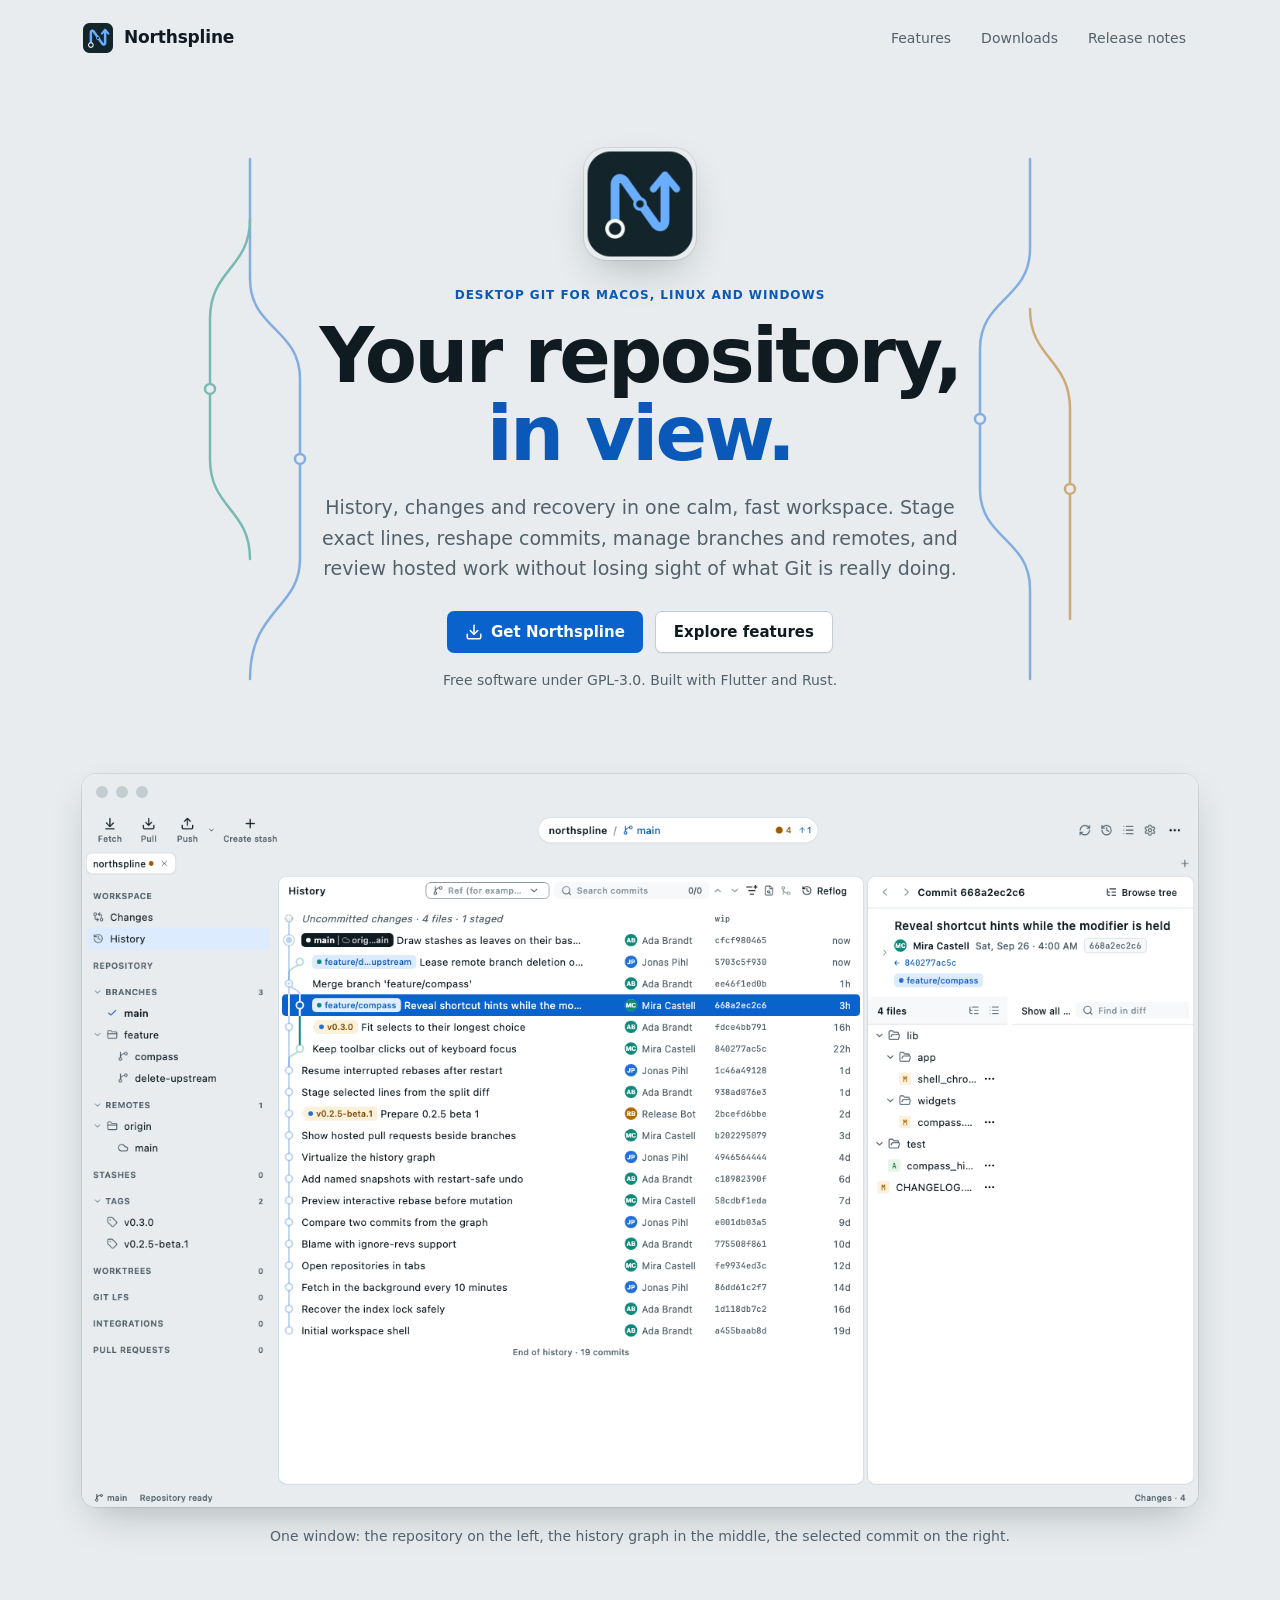
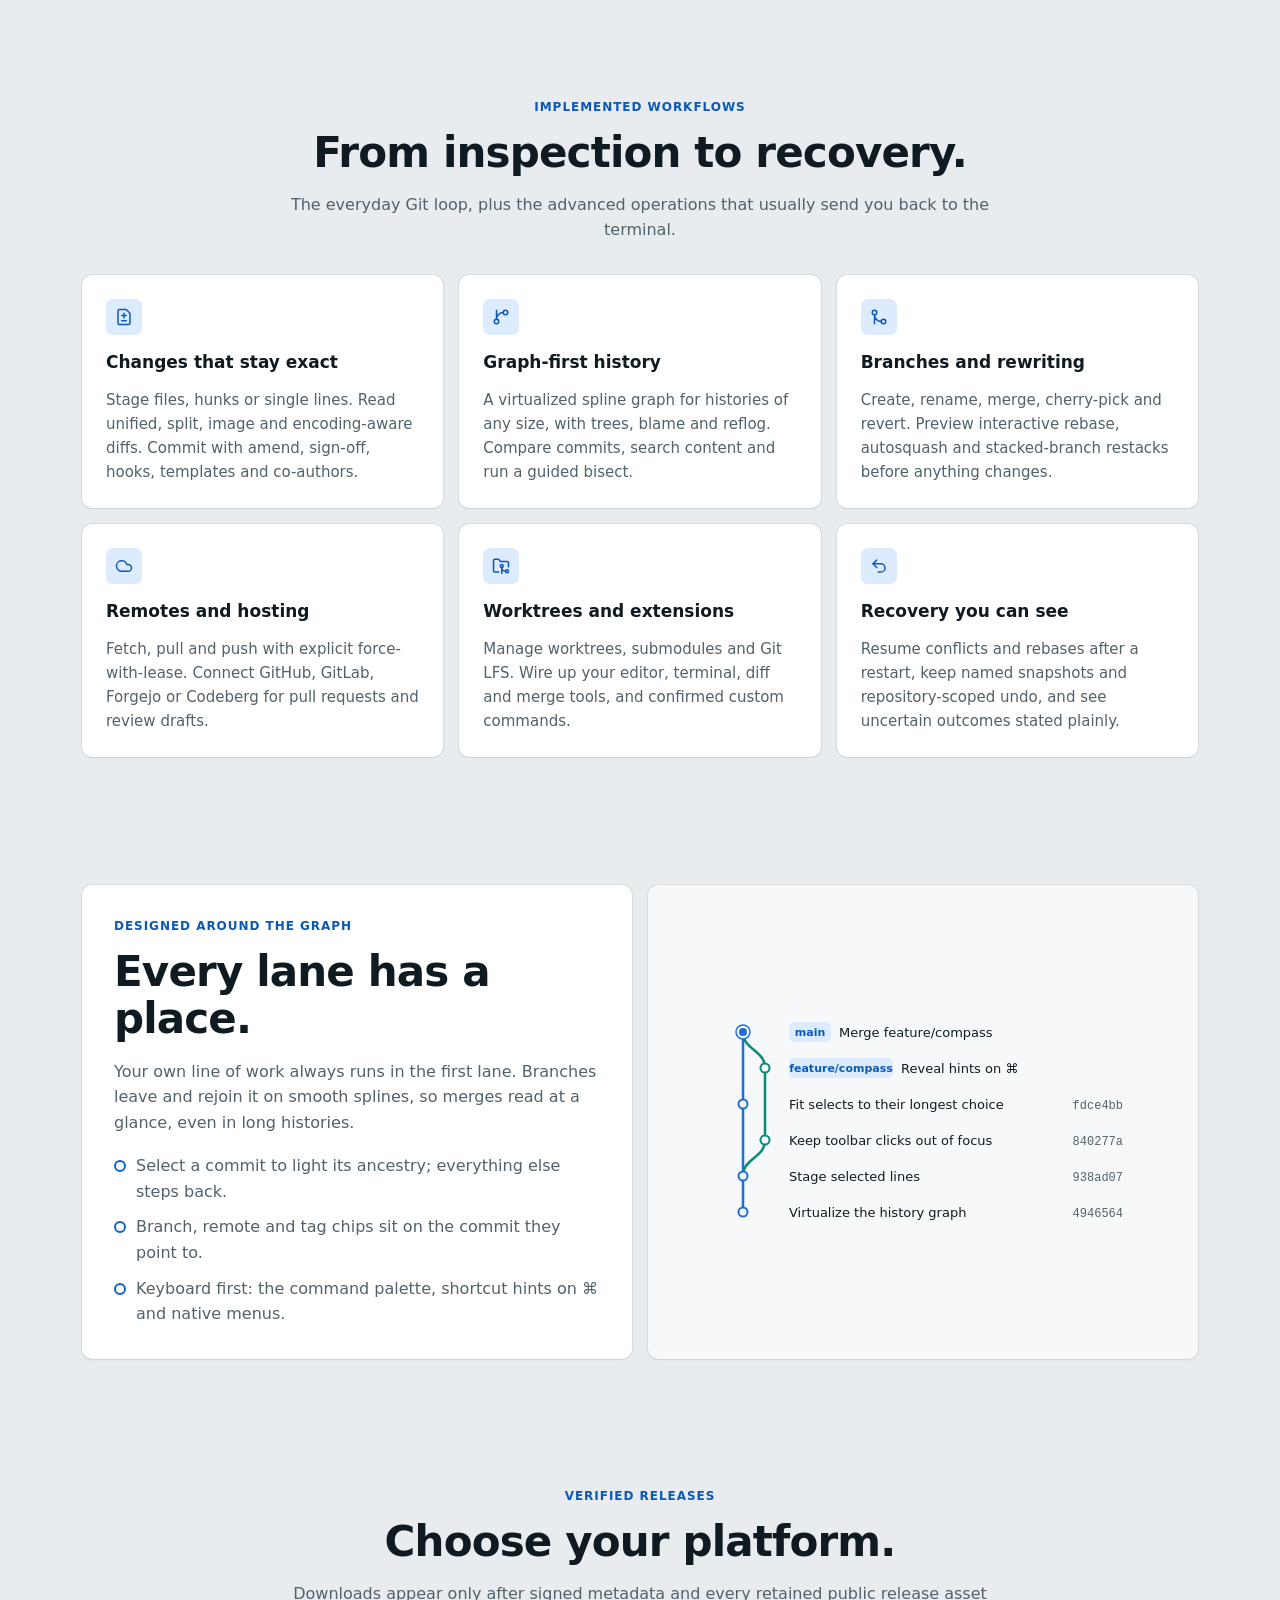
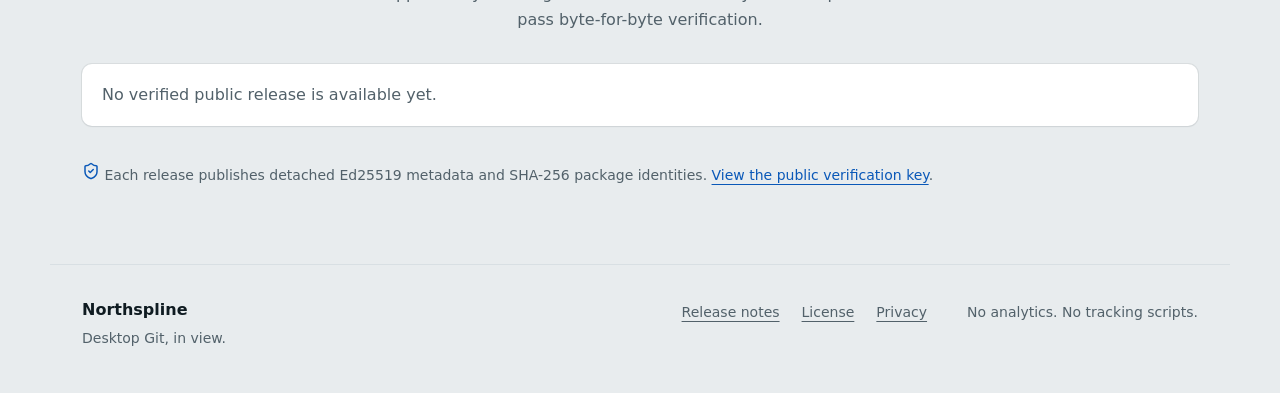
==== webfront/index.html @ b197490f "Sync website from Forgejo Mirrored from 2657f8e8e90832d0650944eec65418babd970d51." ====
<!doctype html>
<html lang="en">
<head>
  <meta charset="utf-8">
  <meta name="viewport" content="width=device-width, initial-scale=1">
  <meta name="description" content="Northspline is a graph-first desktop Git client for macOS, Linux and Windows, built with Flutter and Rust.">
  <meta name="theme-color" content="#E8ECEE" media="(prefers-color-scheme: light)">
  <meta name="theme-color" content="#0B151A" media="(prefers-color-scheme: dark)">
  <meta property="og:type" content="website">
  <meta property="og:title" content="Northspline · Your repository, in view">
  <meta property="og:description" content="A graph-first desktop Git client with precise staging, recovery and hosting workflows.">
  <meta property="og:image" content="assets/feature-graphic.png">
  <meta property="og:image:width" content="1024">
  <meta property="og:image:height" content="500">
  <meta name="twitter:card" content="summary_large_image">
  <meta name="twitter:image" content="assets/feature-graphic.png">
  <title>Northspline · Your repository, in view</title>
  <link rel="icon" href="assets/icon-32.png">
  <link rel="stylesheet" href="style.css">
  <script type="application/ld+json">{"@context":"https://schema.org","@type":"SoftwareApplication","name":"Northspline","applicationCategory":"DeveloperApplication","operatingSystem":"macOS, Linux, Windows","license":"https://www.gnu.org/licenses/gpl-3.0.html","description":"A graph-first desktop Git client built with Flutter and Rust."}</script>
  <script src="releases.js" defer></script>
</head>
<body>
  <a class="skip-link" href="#main">Skip to content</a>
  <header class="site-header">
    <a href="index.html" class="brand" aria-label="Northspline home"><img src="assets/icon-64.png" width="32" height="32" alt="">Northspline</a>
    <nav aria-label="Primary">
      <a href="#features">Features</a>
      <a href="#downloads">Downloads</a>
      <a href="releases.html">Release notes</a>
    </nav>
  </header>

  <main id="main">
    <section class="hero" aria-labelledby="hero-title">
      <svg class="hero-lanes" viewBox="0 0 900 520" aria-hidden="true" focusable="false">
        <path d="M60 0 V120 C60 170 110 170 110 220 V400 C110 450 60 450 60 520" style="stroke:var(--lane-1)"/>
        <path d="M60 60 C60 110 20 110 20 160 V300 C20 350 60 350 60 400" style="stroke:var(--lane-2)"/>
        <circle cx="110" cy="300" r="5" style="stroke:var(--lane-1)"/>
        <circle cx="20" cy="230" r="5" style="stroke:var(--lane-2)"/>
        <path d="M840 0 V90 C840 140 790 140 790 190 V330 C790 380 840 380 840 430 V520" style="stroke:var(--lane-1)"/>
        <path d="M840 150 C840 200 880 200 880 250 V460" style="stroke:var(--lane-3)"/>
        <circle cx="790" cy="260" r="5" style="stroke:var(--lane-1)"/>
        <circle cx="880" cy="330" r="5" style="stroke:var(--lane-3)"/>
      </svg>
      <img class="hero-mark" src="assets/icon-512.png" width="112" height="112" alt="">
      <p class="eyebrow">Desktop Git for macOS, Linux and Windows</p>
      <h1 id="hero-title">Your repository,<br><span>in view.</span></h1>
      <p class="intro">History, changes and recovery in one calm, fast workspace. Stage exact lines, reshape commits, manage branches and remotes, and review hosted work without losing sight of what Git is really doing.</p>
      <div class="actions">
        <a class="button primary" href="#downloads"><span class="icon" style="--icon:url(assets/icons/download.svg)"></span>Get Northspline</a>
        <a class="button secondary" href="#features">Explore features</a>
      </div>
      <p class="platforms">Free software under GPL-3.0. Built with Flutter and Rust.</p>
    </section>

    <section class="product-shot" aria-label="The Northspline workspace">
      <div class="window">
        <div class="window-bar" aria-hidden="true"><span></span><span></span><span></span></div>
        <picture>
          <source srcset="assets/workspace-dark.png" media="(prefers-color-scheme: dark)">
          <img src="assets/workspace-light.png" width="2880" height="1800" alt="The Northspline workspace: repository sidebar, a spline history graph with a merged feature branch, tags and branch chips, and the selected commit's details and changed files">
        </picture>
      </div>
      <p class="caption">One window: the repository on the left, the history graph in the middle, the selected commit on the right.</p>
    </section>

    <section id="features" aria-labelledby="features-title">
      <div class="section-heading center">
        <p class="eyebrow">Implemented workflows</p>
        <h2 id="features-title">From inspection to recovery.</h2>
        <p>The everyday Git loop, plus the advanced operations that usually send you back to the terminal.</p>
      </div>
      <div class="feature-grid">
        <article>
          <div class="feature-icon"><span class="icon" style="--icon:url(assets/icons/file-diff.svg)"></span></div>
          <h3>Changes that stay exact</h3>
          <p>Stage files, hunks or single lines. Read unified, split, image and encoding-aware diffs. Commit with amend, sign-off, hooks, templates and co-authors.</p>
        </article>
        <article>
          <div class="feature-icon"><span class="icon" style="--icon:url(assets/icons/git-branch.svg)"></span></div>
          <h3>Graph-first history</h3>
          <p>A virtualized spline graph for histories of any size, with trees, blame and reflog. Compare commits, search content and run a guided bisect.</p>
        </article>
        <article>
          <div class="feature-icon"><span class="icon" style="--icon:url(assets/icons/git-merge.svg)"></span></div>
          <h3>Branches and rewriting</h3>
          <p>Create, rename, merge, cherry-pick and revert. Preview interactive rebase, autosquash and stacked-branch restacks before anything changes.</p>
        </article>
        <article>
          <div class="feature-icon"><span class="icon" style="--icon:url(assets/icons/cloud.svg)"></span></div>
          <h3>Remotes and hosting</h3>
          <p>Fetch, pull and push with explicit force-with-lease. Connect GitHub, GitLab, Forgejo or Codeberg for pull requests and review drafts.</p>
        </article>
        <article>
          <div class="feature-icon"><span class="icon" style="--icon:url(assets/icons/folder-git-2.svg)"></span></div>
          <h3>Worktrees and extensions</h3>
          <p>Manage worktrees, submodules and Git LFS. Wire up your editor, terminal, diff and merge tools, and confirmed custom commands.</p>
        </article>
        <article>
          <div class="feature-icon"><span class="icon" style="--icon:url(assets/icons/undo-2.svg)"></span></div>
          <h3>Recovery you can see</h3>
          <p>Resume conflicts and rebases after a restart, keep named snapshots and repository-scoped undo, and see uncertain outcomes stated plainly.</p>
        </article>
      </div>
    </section>

    <section aria-labelledby="graph-title">
      <div class="graph-story">
        <div class="island">
          <p class="eyebrow">Designed around the graph</p>
          <h2 id="graph-title">Every lane has a place.</h2>
          <p>Your own line of work always runs in the first lane. Branches leave and rejoin it on smooth splines, so merges read at a glance, even in long histories.</p>
          <ul>
            <li>Select a commit to light its ancestry; everything else steps back.</li>
            <li>Branch, remote and tag chips sit on the commit they point to.</li>
            <li>Keyboard first: the command palette, shortcut hints on ⌘ and native menus.</li>
          </ul>
        </div>
        <div class="island graph-demo">
          <svg viewBox="0 0 420 232" role="img" aria-label="A history graph: a feature branch leaves the main lane and merges back">
            <path d="M30 26 V206" style="stroke:var(--lane-1)"/>
            <path d="M30 26 C30 44 52 44 52 62 V134 C52 152 30 152 30 170" style="stroke:var(--lane-2)"/>
            <circle cx="30" cy="26" r="7" style="stroke:var(--lane-1);stroke-width:1.5"/>
            <circle cx="30" cy="26" r="4" style="fill:var(--lane-1);stroke:none"/>
            <circle cx="52" cy="62" r="4.5" style="stroke:var(--lane-2)"/>
            <circle cx="30" cy="98" r="4.5" style="stroke:var(--lane-1)"/>
            <circle cx="52" cy="134" r="4.5" style="stroke:var(--lane-2)"/>
            <circle cx="30" cy="170" r="4.5" style="stroke:var(--lane-1)"/>
            <circle cx="30" cy="206" r="4.5" style="stroke:var(--lane-1)"/>
            <rect class="chip" x="76" y="16" width="42" height="20" rx="5"/>
            <text class="chip-text" x="97" y="30" text-anchor="middle">main</text>
            <text x="126" y="31">Merge feature/compass</text>
            <rect class="chip" x="76" y="52" width="104" height="20" rx="5"/>
            <text class="chip-text" x="128" y="66" text-anchor="middle">feature/compass</text>
            <text x="188" y="67">Reveal hints on ⌘</text>
            <text x="76" y="103">Fit selects to their longest choice</text>
            <text x="76" y="139">Keep toolbar clicks out of focus</text>
            <text x="76" y="175">Stage selected lines</text>
            <text x="76" y="211">Virtualize the history graph</text>
            <text class="hash" x="410" y="103" text-anchor="end">fdce4bb</text>
            <text class="hash" x="410" y="139" text-anchor="end">840277a</text>
            <text class="hash" x="410" y="175" text-anchor="end">938ad07</text>
            <text class="hash" x="410" y="211" text-anchor="end">4946564</text>
          </svg>
        </div>
      </div>
    </section>

    <section id="downloads" aria-labelledby="downloads-title">
      <div class="section-heading center">
        <p class="eyebrow">Verified releases</p>
        <h2 id="downloads-title">Choose your platform.</h2>
        <p>Downloads appear only after signed metadata and every retained public release asset pass byte-for-byte verification.</p>
      </div>
      <div id="release-status" class="release-status" role="status" aria-live="polite">No verified public release is available yet.</div>
      <div id="download-grid" class="download-grid" hidden></div>
      <p class="trust-note"><span class="icon" style="--icon:url(assets/icons/shield-check.svg)"></span> Each release publishes detached Ed25519 metadata and SHA-256 package identities. <a href="northspline-release-ed25519.pub">View the public verification key</a>.</p>
      <noscript><p class="release-status">JavaScript is required to render verified platform links.</p></noscript>
    </section>
  </main>

  <footer>
    <div><strong>Northspline</strong><p>Desktop Git, in view.</p></div>
    <nav aria-label="Legal"><a href="releases.html">Release notes</a><a href="license.html">License</a><a href="privacy.html">Privacy</a></nav>
    <p>No analytics. No tracking scripts.</p>
  </footer>
</body>
</html>
---- webfront/style.css ----
/* Northspline website on Meridian: islands on a tinted ground, one polar
   accent spent on intent, the spline graph as the signature. Colours are the
   Northspline brand of meridian_ui (light and dark). */

:root {
  color-scheme: light dark;
  --ground: #E8ECEE;
  --ground-hover: #DCE2E5;
  --pane: #FFFFFF;
  --pane-alt: #F6F8F9;
  --raised: #FFFFFF;
  --ink: #0F1B21;
  --ink-muted: #52616A;
  --line: #D8DFE3;
  --line-strong: #C3CCD1;
  --accent: #0A62CC;
  --accent-hover: #0853AD;
  --on-accent: #FFFFFF;
  --accent-soft: #DCEBFD;
  --accent-ink: #0A58B8;
  --focus: #0A62CC;
  --brand: #14242B;
  --danger: #B42318;
  --lane-1: #1F6FD6;
  --lane-2: #0B8A7A;
  --lane-3: #B26A00;
  --lane-4: #D4521E;
  --lane-5: #C7306B;
  --shadow-pane: 0 0 0 1px rgba(15, 27, 33, 0.07), 0 1px 2px rgba(15, 27, 33, 0.05);
  --shadow-float: 0 0 0 1px rgba(15, 27, 33, 0.09), 0 16px 40px -12px rgba(15, 27, 33, 0.28);
  --shadow-control: 0 1px 0 rgba(15, 27, 33, 0.06);
  --radius-sm: 5px;
  --radius-md: 7px;
  --radius-lg: 10px;
  --radius-xl: 14px;
  --font-sans: -apple-system, BlinkMacSystemFont, "SF Pro Text", "Segoe UI Variable", "Segoe UI", Cantarell, "Noto Sans", system-ui, sans-serif;
  --font-mono: ui-monospace, "JetBrains Mono", "SF Mono", Menlo, Consolas, monospace;
  --max: 1180px;
}

@media (prefers-color-scheme: dark) {
  :root {
    --ground: #0B151A;
    --ground-hover: #13222A;
    --pane: #122027;
    --pane-alt: #0F1B21;
    --raised: #1A2A32;
    --ink: #E4ECEF;
    --ink-muted: #93A5AE;
    --line: #21323B;
    --line-strong: #2C414B;
    --accent: #6AAEFF;
    --accent-hover: #8CC2FF;
    --on-accent: #04121C;
    --accent-soft: #16334D;
    --accent-ink: #8CC2FF;
    --focus: #8CC2FF;
    --brand: #1F3A48;
    --danger: #FF9C8F;
    --lane-1: #6AAEFF;
    --lane-2: #3DD6C0;
    --lane-3: #F2C14E;
    --lane-4: #FF8A5B;
    --lane-5: #FF6B9A;
    --shadow-pane: 0 0 0 1px rgba(255, 255, 255, 0.05), 0 1px 2px rgba(0, 0, 0, 0.35);
    --shadow-float: 0 0 0 1px rgba(255, 255, 255, 0.08), 0 16px 40px -12px rgba(0, 0, 0, 0.7);
    --shadow-control: 0 1px 0 rgba(0, 0, 0, 0.3);
  }
}

* { box-sizing: border-box; }
html { scroll-behavior: smooth; }
body {
  margin: 0;
  background: var(--ground);
  color: var(--ink);
  font: 16px/1.6 var(--font-sans);
  -webkit-font-smoothing: antialiased;
}
img { max-width: 100%; }
p { color: var(--ink-muted); }
a { color: var(--accent-ink); text-underline-offset: 4px; }
a:hover { text-decoration-thickness: 2px; }
a:focus-visible, .button:focus-visible {
  outline: 2px solid var(--focus);
  outline-offset: 3px;
  border-radius: var(--radius-sm);
}
code, .mono { font-family: var(--font-mono); font-size: 0.92em; }

.skip-link {
  position: absolute; left: 16px; top: -80px; z-index: 20;
  background: var(--accent); color: var(--on-accent);
  padding: 10px 16px; border-radius: var(--radius-md);
}
.skip-link:focus { top: 12px; }

.site-header, main, footer {
  max-width: var(--max); margin: auto; padding-left: 32px; padding-right: 32px;
}

/* Header: chrome sits straight on the ground. */
.site-header {
  min-height: 76px; display: flex; justify-content: space-between;
  align-items: center; gap: 24px;
}
.brand {
  display: flex; align-items: center; gap: 10px;
  color: var(--ink); font-size: 17px; font-weight: 650;
  letter-spacing: -0.01em; text-decoration: none;
}
.brand img { border-radius: 8px; }
.site-header nav, footer nav { display: flex; gap: 6px; align-items: center; }
.site-header nav a {
  color: var(--ink-muted); text-decoration: none; font-size: 14px; font-weight: 500;
  padding: 6px 12px; border-radius: var(--radius-md);
}
.site-header nav a:hover { background: var(--ground-hover); color: var(--ink); }

/* Buttons follow Meridian's primary and secondary ranks. */
.button {
  display: inline-flex; min-height: 40px; align-items: center; justify-content: center; gap: 8px;
  padding: 8px 18px; border-radius: var(--radius-md);
  font-size: 15px; font-weight: 600; text-decoration: none;
  transition: background-color 120ms ease-out;
}
.button.primary { background: var(--accent); color: var(--on-accent); }
.button.primary:hover { background: var(--accent-hover); }
.button.secondary {
  background: var(--pane); color: var(--ink);
  border: 1px solid var(--line-strong); box-shadow: var(--shadow-control);
}
.button.secondary:hover { background: var(--ground-hover); }
.button .icon { background: currentColor; }

.eyebrow {
  margin: 0 0 12px; color: var(--accent-ink);
  font-size: 12px; font-weight: 650; letter-spacing: 0.08em; text-transform: uppercase;
}
h1, h2, h3 { color: var(--ink); }
h2 {
  font-size: clamp(30px, 3.6vw, 42px); line-height: 1.12;
  letter-spacing: -0.02em; margin: 0 0 14px; font-weight: 700;
}
h3 { font-size: 17px; line-height: 1.3; margin: 0 0 8px; font-weight: 650; }

/* Hero */
.hero { padding: 72px 0 56px; text-align: center; position: relative; }
.hero-lanes {
  position: absolute; inset: 0 0 auto 0; margin: auto; width: 100%; max-width: 900px;
  height: 100%; pointer-events: none; opacity: 0.5;
}
.hero-lanes path { fill: none; stroke-width: 2.5; stroke-linecap: round; }
.hero-lanes circle { stroke-width: 2.5; fill: var(--ground); }
.hero > :not(.hero-lanes) { position: relative; }
.hero-mark { display: block; margin: 0 auto 26px; border-radius: 22px; box-shadow: var(--shadow-float); }
.hero h1 {
  font-size: clamp(44px, 6.4vw, 76px); line-height: 1.02;
  letter-spacing: -0.035em; margin: 0 0 20px; font-weight: 750;
}
.hero h1 span { color: var(--accent-ink); }
.intro { font-size: 19px; max-width: 640px; margin: 0 auto; }
.actions { display: flex; flex-wrap: wrap; justify-content: center; gap: 12px; margin-top: 28px; }
.platforms { margin-top: 16px; font-size: 14px; }

/* The product shot is an island that floats above the ground. */
.product-shot { padding: 12px 0 72px; }
.window {
  background: var(--pane); border-radius: var(--radius-xl);
  box-shadow: var(--shadow-float); overflow: hidden;
}
.window-bar { display: flex; gap: 8px; padding: 12px 14px; background: var(--ground); }
.window-bar span { width: 12px; height: 12px; border-radius: 50%; background: var(--line-strong); }
.window img { display: block; width: 100%; height: auto; }
.caption { text-align: center; font-size: 14px; margin-top: 18px; }

section:not(.hero):not(.product-shot) { padding: 64px 0; }
.section-heading { max-width: 700px; margin-bottom: 32px; }
.section-heading.center { margin-left: auto; margin-right: auto; text-align: center; }

/* Islands */
.island, .feature-grid article, .download-card, .release-status, .release-record {
  background: var(--pane); border-radius: var(--radius-lg); box-shadow: var(--shadow-pane);
}
.feature-grid, .download-grid { display: grid; grid-template-columns: repeat(3, minmax(0, 1fr)); gap: 16px; }
.feature-grid article { padding: 24px; }
.feature-grid p, .download-card p { margin-bottom: 0; font-size: 15px; }
.feature-icon {
  width: 36px; height: 36px; border-radius: var(--radius-md);
  display: grid; place-items: center; background: var(--accent-soft); margin-bottom: 16px;
}
.icon {
  display: inline-block; width: 18px; height: 18px; background: var(--accent-ink);
  -webkit-mask: var(--icon) center / contain no-repeat; mask: var(--icon) center / contain no-repeat;
}

/* Graph story: a split island with the spline lanes. */
.graph-story { display: grid; grid-template-columns: minmax(0, 1fr) minmax(0, 1fr); gap: 16px; align-items: stretch; }
.graph-story .island { padding: 32px; }
.graph-story ul { margin: 18px 0 0; padding: 0; list-style: none; }
.graph-story li { display: flex; gap: 10px; align-items: baseline; color: var(--ink-muted); }
.graph-story li + li { margin-top: 10px; }
.graph-story li::before {
  content: ""; flex: none; width: 8px; height: 8px; border-radius: 50%;
  border: 2px solid var(--accent); transform: translateY(1px);
}
.graph-demo { background: var(--pane-alt); display: flex; align-items: center; justify-content: center; }
.graph-demo svg { width: 100%; max-width: 420px; height: auto; }
.graph-demo path { fill: none; stroke-width: 2.5; stroke-linecap: round; }
.graph-demo circle { stroke-width: 2; fill: var(--pane-alt); }
.graph-demo text { font: 500 13px var(--font-sans); fill: var(--ink); }
.graph-demo .hash { font: 12px var(--font-mono); fill: var(--ink-muted); }
.graph-demo .chip { fill: var(--accent-soft); }
.graph-demo .chip-text { font: 600 11px var(--font-sans); fill: var(--accent-ink); }

/* Downloads */
.release-status { color: var(--ink-muted); padding: 18px 20px; }
.release-status.error { color: var(--danger); }
.download-grid { margin-top: 16px; }
.download-card { padding: 24px; }
.download-card .meta { font-size: 14px; }
.download-card ul { padding-left: 20px; }
.download-card li + li { margin-top: 8px; }
.trust-note { font-size: 14px; margin-top: 20px; }

/* Footer */
footer {
  padding-top: 32px; padding-bottom: 44px; border-top: 1px solid var(--line);
  display: grid; grid-template-columns: 1fr auto auto; align-items: start; gap: 32px;
}
footer strong { color: var(--ink); }
footer p { margin: 4px 0 0; font-size: 14px; }
footer nav a { color: var(--ink-muted); font-size: 14px; padding: 4px 8px; border-radius: var(--radius-sm); }
footer nav a:hover { color: var(--ink); background: var(--ground-hover); }

/* Legal and release pages: one reading island. */
.legal { max-width: 820px; padding-top: 40px; padding-bottom: 80px; }
.legal > .island { padding: 40px 44px; }
.legal h1 { font-size: clamp(34px, 4.4vw, 46px); line-height: 1.1; letter-spacing: -0.025em; margin: 0 0 18px; }
.legal h2 { font-size: 24px; margin-top: 36px; }
.release-list { display: grid; gap: 16px; }
.release-record { padding: 22px 24px; }
.release-record h2 { font-size: 22px; margin: 0 0 4px; }
.release-record ul { color: var(--ink-muted); }

@media (max-width: 880px) {
  .feature-grid, .download-grid { grid-template-columns: 1fr 1fr; }
  .graph-story { grid-template-columns: 1fr; }
  footer { grid-template-columns: 1fr 1fr; }
  footer > p { grid-column: 1 / -1; }
}
@media(max-width:620px) {
  .site-header, main, footer { padding-left: 16px; padding-right: 16px; }
  .site-header { align-items: flex-start; padding-top: 14px; padding-bottom: 14px; }
  .site-header nav { justify-content: flex-end; flex-wrap: wrap; gap: 2px; }
  .hero { padding-top: 40px; }
  .hero-mark { width: 88px; height: 88px; }
  .intro { font-size: 17px; }
  .feature-grid, .download-grid, footer { grid-template-columns: 1fr; }
  section:not(.hero):not(.product-shot) { padding: 48px 0; }
  .window { border-radius: var(--radius-lg); }
  .window-bar { padding: 8px 10px; }
  .window-bar span { width: 9px; height: 9px; }
  .legal > .island { padding: 28px 22px; }
}
@media (prefers-reduced-motion: reduce) {
  html { scroll-behavior: auto; }
  .button { transition: none; }
}
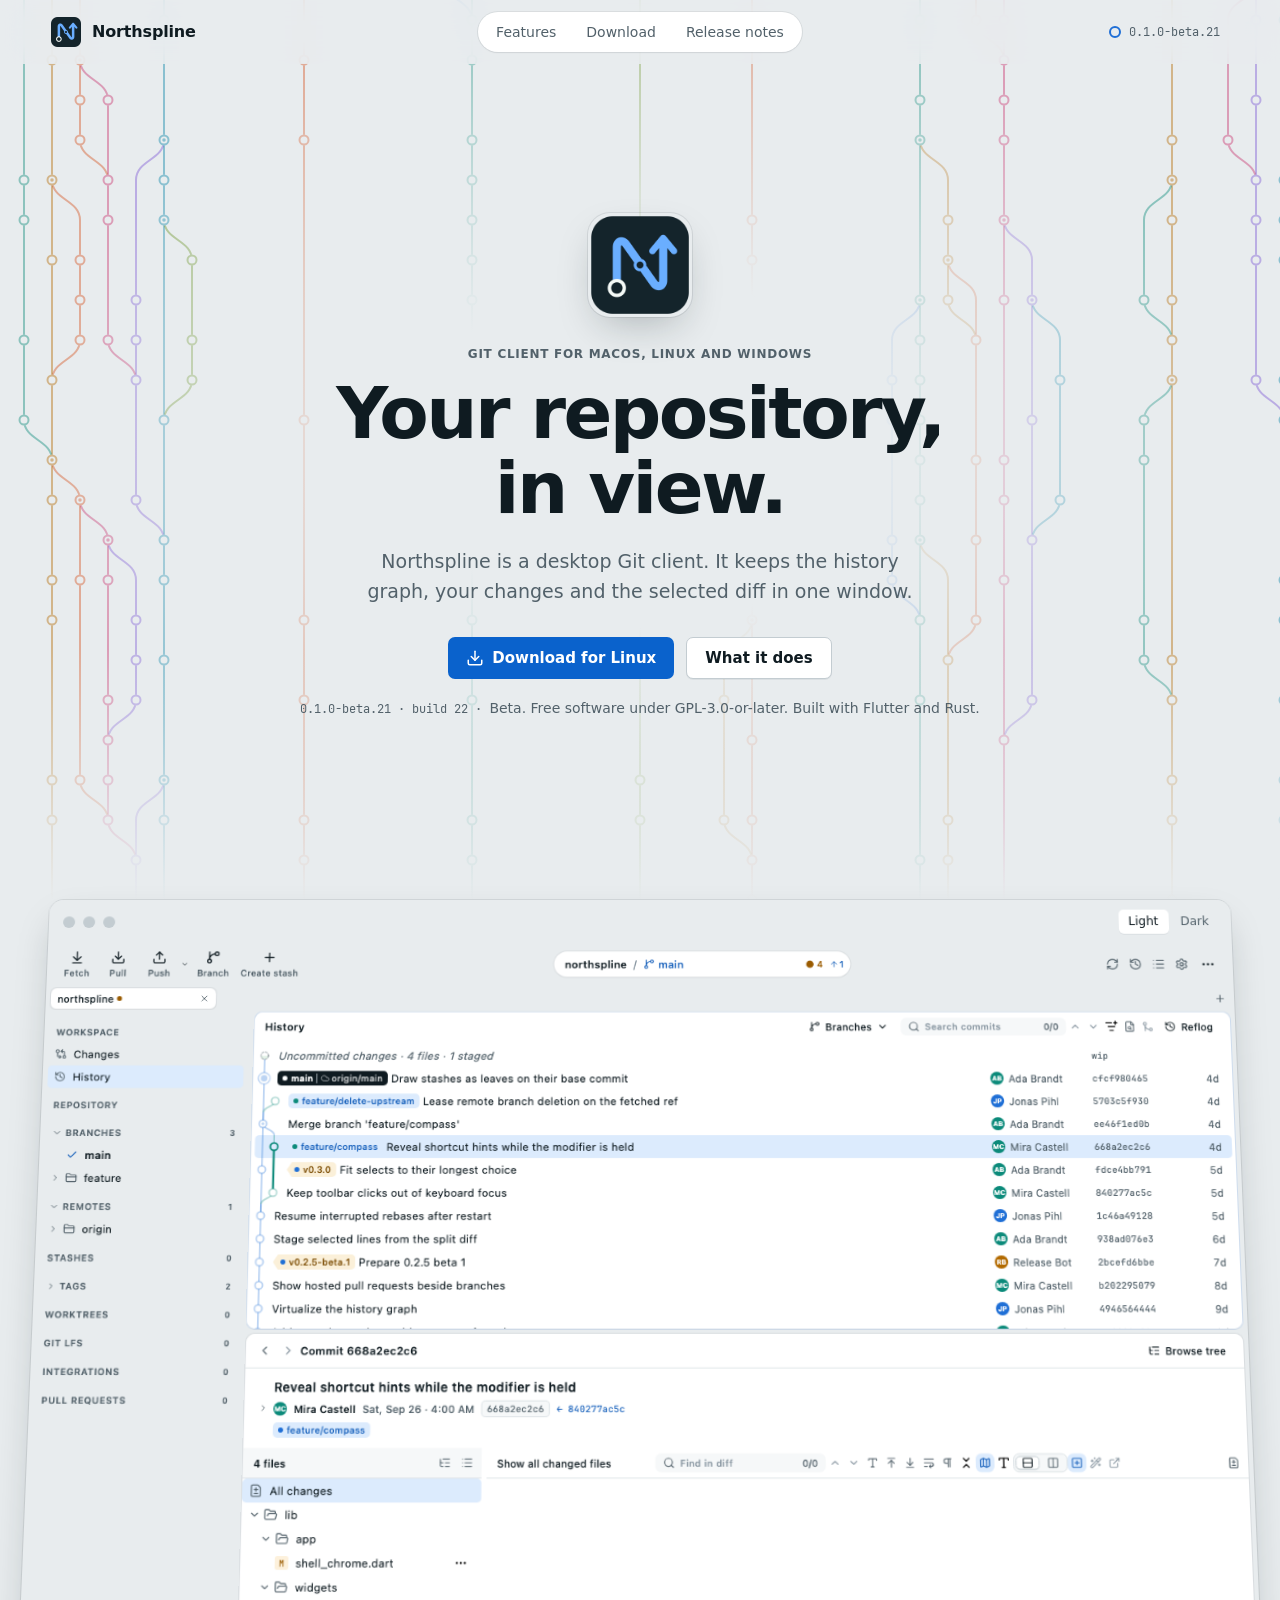
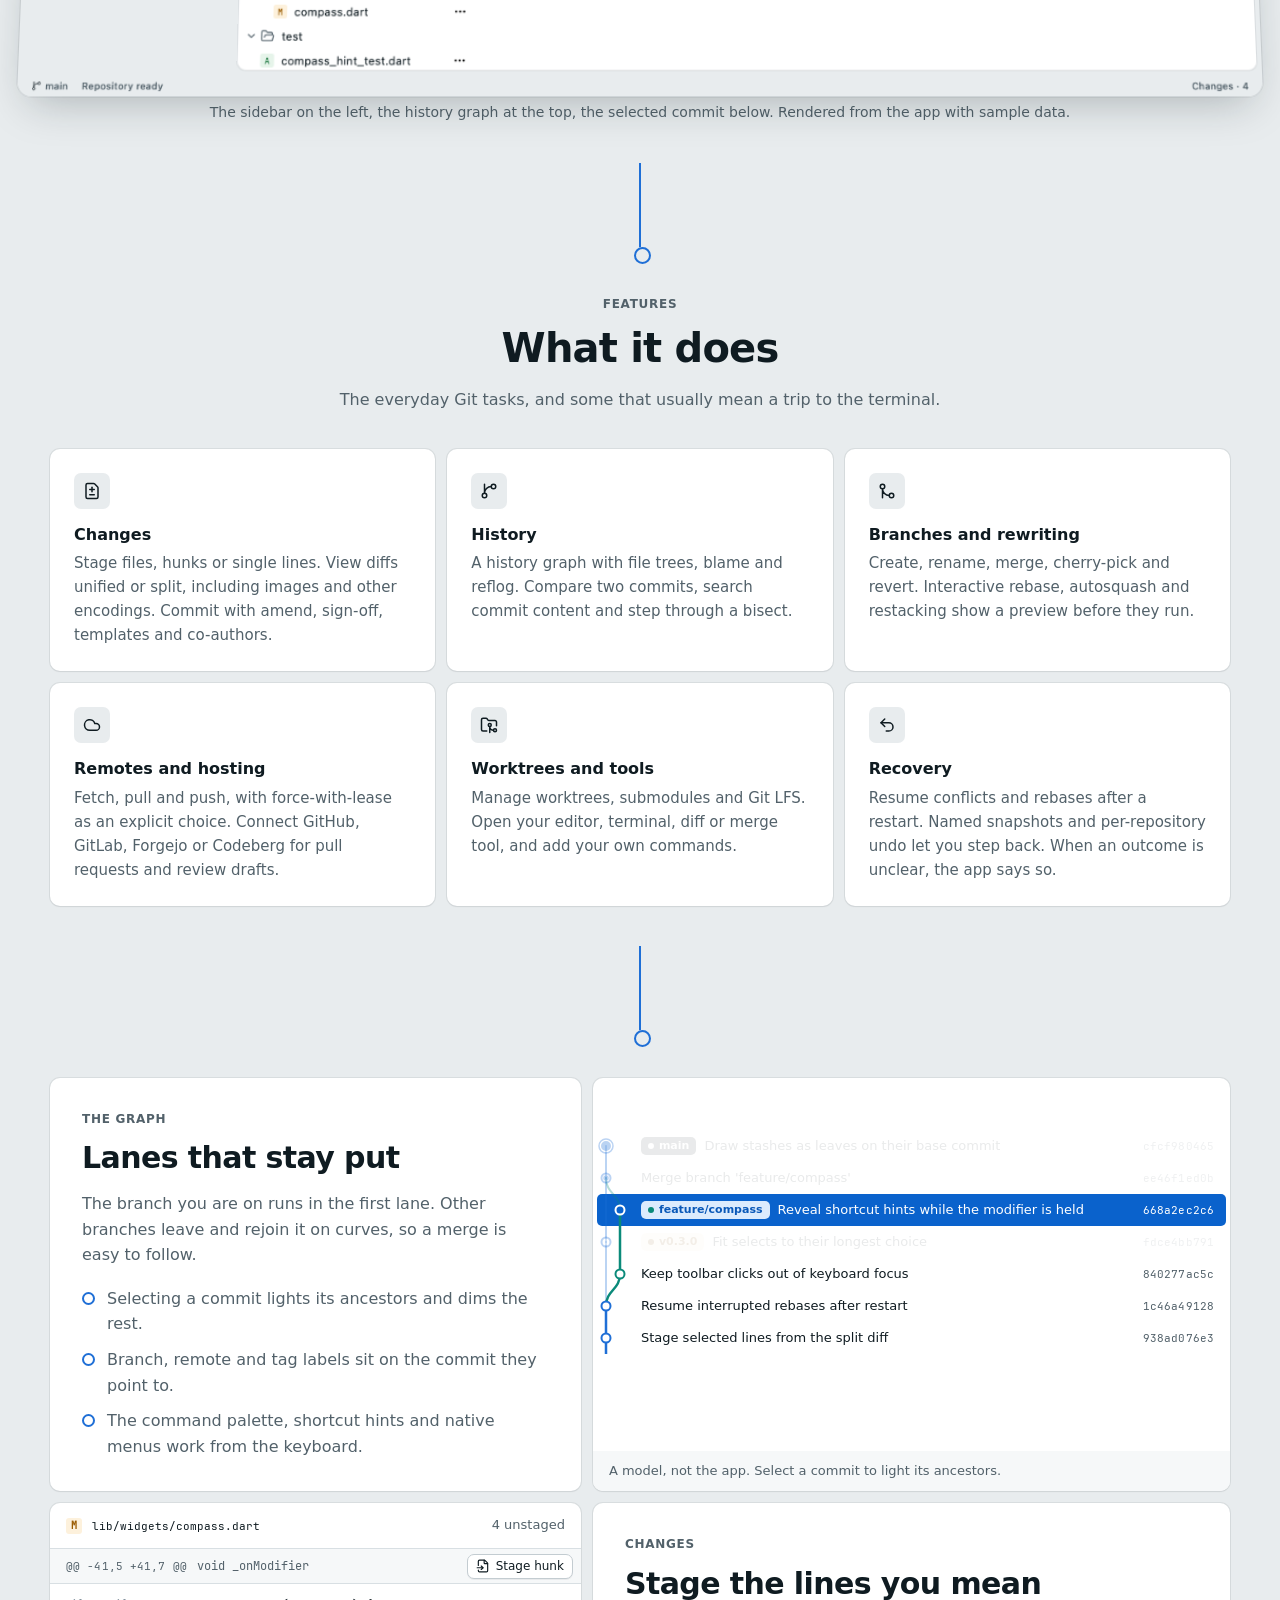
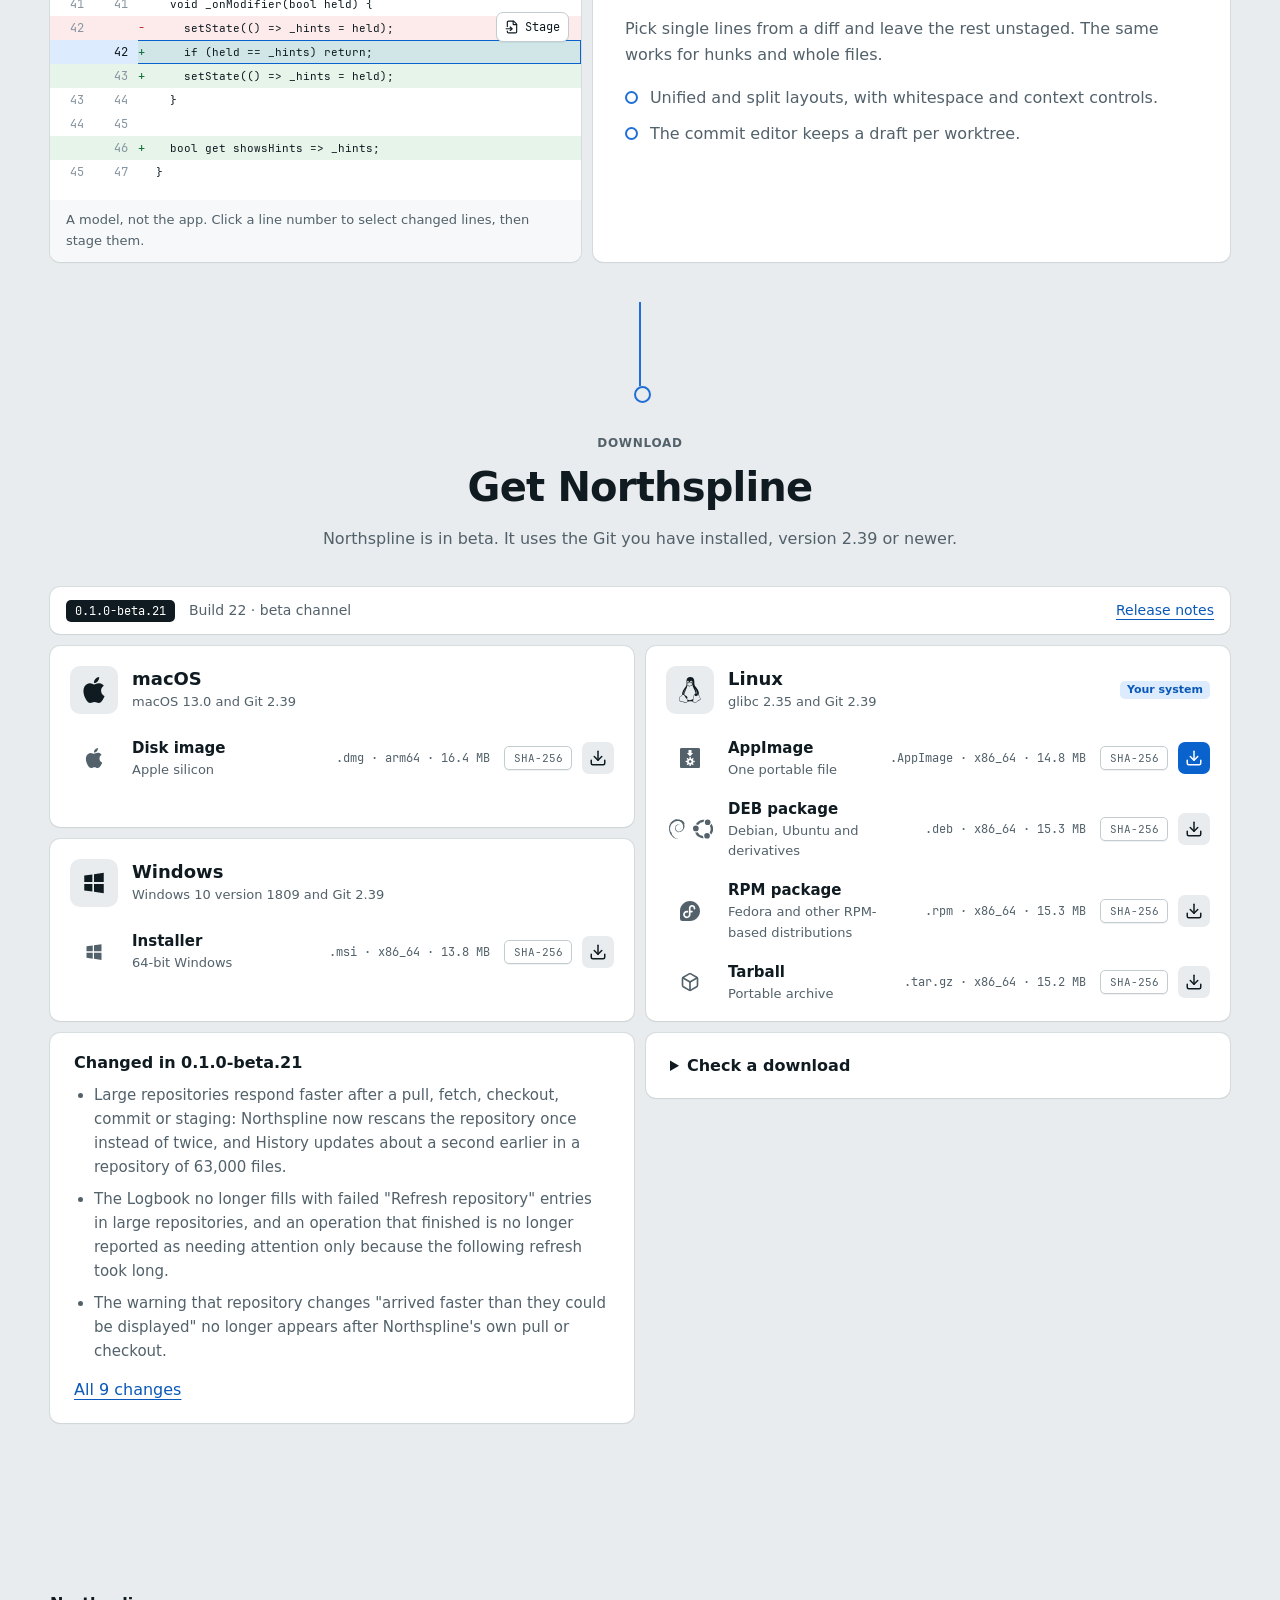
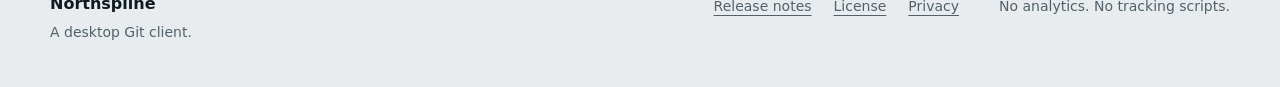
==== commit b0afa00c: "Sync website from Forgejo Mirrored from 440652daa4e3816e2e275bce424d86c8c673389f." ====
--- a/webfront/index.html
+++ b/webfront/index.html
@@ -3,12 +3,12 @@
 <head>
   <meta charset="utf-8">
   <meta name="viewport" content="width=device-width, initial-scale=1">
-  <meta name="description" content="Northspline is a graph-first desktop Git client for macOS, Linux and Windows, built with Flutter and Rust.">
+  <meta name="description" content="Northspline is a desktop Git client for macOS, Linux and Windows, built with Flutter and Rust.">
   <meta name="theme-color" content="#E8ECEE" media="(prefers-color-scheme: light)">
   <meta name="theme-color" content="#0B151A" media="(prefers-color-scheme: dark)">
   <meta property="og:type" content="website">
   <meta property="og:title" content="Northspline · Your repository, in view">
-  <meta property="og:description" content="A graph-first desktop Git client with precise staging, recovery and hosting workflows.">
+  <meta property="og:description" content="A desktop Git client that keeps the history graph, your changes and the selected diff in one window.">
   <meta property="og:image" content="assets/feature-graphic.png">
   <meta property="og:image:width" content="1024">
   <meta property="og:image:height" content="500">
@@ -17,151 +17,201 @@
   <title>Northspline · Your repository, in view</title>
   <link rel="icon" href="assets/icon-32.png">
   <link rel="stylesheet" href="style.css">
-  <script type="application/ld+json">{"@context":"https://schema.org","@type":"SoftwareApplication","name":"Northspline","applicationCategory":"DeveloperApplication","operatingSystem":"macOS, Linux, Windows","license":"https://www.gnu.org/licenses/gpl-3.0.html","description":"A graph-first desktop Git client built with Flutter and Rust."}</script>
+  <script type="application/ld+json">{"@context":"https://schema.org","@type":"SoftwareApplication","name":"Northspline","applicationCategory":"DeveloperApplication","operatingSystem":"macOS, Linux, Windows","license":"https://www.gnu.org/licenses/gpl-3.0.html","description":"A desktop Git client built with Flutter and Rust."}</script>
+  <script>document.documentElement.classList.add("js")</script>
   <script src="releases.js" defer></script>
+  <script src="site.js" defer></script>
 </head>
 <body>
   <a class="skip-link" href="#main">Skip to content</a>
   <header class="site-header">
     <a href="index.html" class="brand" aria-label="Northspline home"><img src="assets/icon-64.png" width="32" height="32" alt="">Northspline</a>
-    <nav aria-label="Primary">
+    <nav class="compass" aria-label="Primary">
       <a href="#features">Features</a>
-      <a href="#downloads">Downloads</a>
+      <a href="#downloads">Download</a>
       <a href="releases.html">Release notes</a>
+      <span class="compass-rule" aria-hidden="true"></span>
     </nav>
+    <a id="header-release" class="header-release" href="#downloads"></a>
   </header>
 
   <main id="main">
     <section class="hero" aria-labelledby="hero-title">
-      <svg class="hero-lanes" viewBox="0 0 900 520" aria-hidden="true" focusable="false">
-        <path d="M60 0 V120 C60 170 110 170 110 220 V400 C110 450 60 450 60 520" style="stroke:var(--lane-1)"/>
-        <path d="M60 60 C60 110 20 110 20 160 V300 C20 350 60 350 60 400" style="stroke:var(--lane-2)"/>
-        <circle cx="110" cy="300" r="5" style="stroke:var(--lane-1)"/>
-        <circle cx="20" cy="230" r="5" style="stroke:var(--lane-2)"/>
-        <path d="M840 0 V90 C840 140 790 140 790 190 V330 C790 380 840 380 840 430 V520" style="stroke:var(--lane-1)"/>
-        <path d="M840 150 C840 200 880 200 880 250 V460" style="stroke:var(--lane-3)"/>
-        <circle cx="790" cy="260" r="5" style="stroke:var(--lane-1)"/>
-        <circle cx="880" cy="330" r="5" style="stroke:var(--lane-3)"/>
-      </svg>
-      <img class="hero-mark" src="assets/icon-512.png" width="112" height="112" alt="">
-      <p class="eyebrow">Desktop Git for macOS, Linux and Windows</p>
-      <h1 id="hero-title">Your repository,<br><span>in view.</span></h1>
-      <p class="intro">History, changes and recovery in one calm, fast workspace. Stage exact lines, reshape commits, manage branches and remotes, and review hosted work without losing sight of what Git is really doing.</p>
-      <div class="actions">
-        <a class="button primary" href="#downloads"><span class="icon" style="--icon:url(assets/icons/download.svg)"></span>Get Northspline</a>
-        <a class="button secondary" href="#features">Explore features</a>
-      </div>
-      <p class="platforms">Free software under GPL-3.0. Built with Flutter and Rust.</p>
-    </section>
-
-    <section class="product-shot" aria-label="The Northspline workspace">
-      <div class="window">
-        <div class="window-bar" aria-hidden="true"><span></span><span></span><span></span></div>
+      <canvas id="lane-field" class="lane-field" aria-hidden="true"></canvas>
+      <div class="hero-veil" aria-hidden="true"></div>
+      <div class="hero-copy">
+        <img class="hero-mark" src="assets/icon-512.png" width="104" height="104" alt="">
+        <p class="eyebrow">Git client for macOS, Linux and Windows</p>
+        <h1 id="hero-title">Your repository,<br>in view.</h1>
+        <p class="intro">Northspline is a desktop Git client. It keeps the history graph, your changes and the selected diff in one window.</p>
+        <div class="actions">
+          <a id="hero-download" class="button primary" href="#downloads"><span class="icon" style="--icon:url(assets/icons/download.svg)"></span><span>Download</span></a>
+          <a class="button secondary" href="#features">What it does</a>
+        </div>
+        <p class="hero-note"><span id="hero-release" class="mono"></span>Beta. Free software under GPL-3.0-or-later. Built with Flutter and Rust.</p>
+      </div>
+    </section>
+
+    <section class="shot wrap" aria-label="The Northspline workspace">
+      <div id="window" class="window">
+        <div class="window-bar">
+          <span aria-hidden="true"></span><span aria-hidden="true"></span><span aria-hidden="true"></span>
+          <div class="segmented" role="group" aria-label="Screenshot theme">
+            <button type="button" data-shot="light" aria-pressed="false">Light</button>
+            <button type="button" data-shot="dark" aria-pressed="false">Dark</button>
+          </div>
+        </div>
         <picture>
           <source srcset="assets/workspace-dark.png" media="(prefers-color-scheme: dark)">
-          <img src="assets/workspace-light.png" width="2880" height="1800" alt="The Northspline workspace: repository sidebar, a spline history graph with a merged feature branch, tags and branch chips, and the selected commit's details and changed files">
+          <img id="shot" src="assets/workspace-light.png" width="2880" height="1800" alt="The Northspline workspace: a sidebar with branches, remotes and tags, the history graph with a merged feature branch, and below it the selected commit with its changed files">
         </picture>
       </div>
-      <p class="caption">One window: the repository on the left, the history graph in the middle, the selected commit on the right.</p>
-    </section>
-
-    <section id="features" aria-labelledby="features-title">
-      <div class="section-heading center">
-        <p class="eyebrow">Implemented workflows</p>
-        <h2 id="features-title">From inspection to recovery.</h2>
-        <p>The everyday Git loop, plus the advanced operations that usually send you back to the terminal.</p>
+      <p class="caption">The sidebar on the left, the history graph at the top, the selected commit below. Rendered from the app with sample data.</p>
+    </section>
+
+    <section id="features" class="section wrap" aria-labelledby="features-title">
+      <div class="section-heading reveal">
+        <p class="eyebrow">Features</p>
+        <h2 id="features-title">What it does</h2>
+        <p>The everyday Git tasks, and some that usually mean a trip to the terminal.</p>
       </div>
       <div class="feature-grid">
-        <article>
+        <article class="reveal">
           <div class="feature-icon"><span class="icon" style="--icon:url(assets/icons/file-diff.svg)"></span></div>
-          <h3>Changes that stay exact</h3>
-          <p>Stage files, hunks or single lines. Read unified, split, image and encoding-aware diffs. Commit with amend, sign-off, hooks, templates and co-authors.</p>
-        </article>
-        <article>
+          <h3>Changes</h3>
+          <p>Stage files, hunks or single lines. View diffs unified or split, including images and other encodings. Commit with amend, sign-off, templates and co-authors.</p>
+        </article>
+        <article class="reveal" style="--i:1">
           <div class="feature-icon"><span class="icon" style="--icon:url(assets/icons/git-branch.svg)"></span></div>
-          <h3>Graph-first history</h3>
-          <p>A virtualized spline graph for histories of any size, with trees, blame and reflog. Compare commits, search content and run a guided bisect.</p>
-        </article>
-        <article>
+          <h3>History</h3>
+          <p>A history graph with file trees, blame and reflog. Compare two commits, search commit content and step through a bisect.</p>
+        </article>
+        <article class="reveal" style="--i:2">
           <div class="feature-icon"><span class="icon" style="--icon:url(assets/icons/git-merge.svg)"></span></div>
           <h3>Branches and rewriting</h3>
-          <p>Create, rename, merge, cherry-pick and revert. Preview interactive rebase, autosquash and stacked-branch restacks before anything changes.</p>
-        </article>
-        <article>
+          <p>Create, rename, merge, cherry-pick and revert. Interactive rebase, autosquash and restacking show a preview before they run.</p>
+        </article>
+        <article class="reveal">
           <div class="feature-icon"><span class="icon" style="--icon:url(assets/icons/cloud.svg)"></span></div>
           <h3>Remotes and hosting</h3>
-          <p>Fetch, pull and push with explicit force-with-lease. Connect GitHub, GitLab, Forgejo or Codeberg for pull requests and review drafts.</p>
-        </article>
-        <article>
+          <p>Fetch, pull and push, with force-with-lease as an explicit choice. Connect GitHub, GitLab, Forgejo or Codeberg for pull requests and review drafts.</p>
+        </article>
+        <article class="reveal" style="--i:1">
           <div class="feature-icon"><span class="icon" style="--icon:url(assets/icons/folder-git-2.svg)"></span></div>
-          <h3>Worktrees and extensions</h3>
-          <p>Manage worktrees, submodules and Git LFS. Wire up your editor, terminal, diff and merge tools, and confirmed custom commands.</p>
-        </article>
-        <article>
+          <h3>Worktrees and tools</h3>
+          <p>Manage worktrees, submodules and Git LFS. Open your editor, terminal, diff or merge tool, and add your own commands.</p>
+        </article>
+        <article class="reveal" style="--i:2">
           <div class="feature-icon"><span class="icon" style="--icon:url(assets/icons/undo-2.svg)"></span></div>
-          <h3>Recovery you can see</h3>
-          <p>Resume conflicts and rebases after a restart, keep named snapshots and repository-scoped undo, and see uncertain outcomes stated plainly.</p>
-        </article>
-      </div>
-    </section>
-
-    <section aria-labelledby="graph-title">
-      <div class="graph-story">
-        <div class="island">
-          <p class="eyebrow">Designed around the graph</p>
-          <h2 id="graph-title">Every lane has a place.</h2>
-          <p>Your own line of work always runs in the first lane. Branches leave and rejoin it on smooth splines, so merges read at a glance, even in long histories.</p>
+          <h3>Recovery</h3>
+          <p>Resume conflicts and rebases after a restart. Named snapshots and per-repository undo let you step back. When an outcome is unclear, the app says so.</p>
+        </article>
+      </div>
+    </section>
+
+    <section id="graph" class="section wrap" aria-labelledby="graph-title">
+      <div class="story">
+        <div class="island reveal">
+          <p class="eyebrow">The graph</p>
+          <h2 id="graph-title">Lanes that stay put</h2>
+          <p>The branch you are on runs in the first lane. Other branches leave and rejoin it on curves, so a merge is easy to follow.</p>
           <ul>
-            <li>Select a commit to light its ancestry; everything else steps back.</li>
-            <li>Branch, remote and tag chips sit on the commit they point to.</li>
-            <li>Keyboard first: the command palette, shortcut hints on ⌘ and native menus.</li>
+            <li>Selecting a commit lights its ancestors and dims the rest.</li>
+            <li>Branch, remote and tag labels sit on the commit they point to.</li>
+            <li>The command palette, shortcut hints and native menus work from the keyboard.</li>
           </ul>
         </div>
-        <div class="island graph-demo">
-          <svg viewBox="0 0 420 232" role="img" aria-label="A history graph: a feature branch leaves the main lane and merges back">
-            <path d="M30 26 V206" style="stroke:var(--lane-1)"/>
-            <path d="M30 26 C30 44 52 44 52 62 V134 C52 152 30 152 30 170" style="stroke:var(--lane-2)"/>
-            <circle cx="30" cy="26" r="7" style="stroke:var(--lane-1);stroke-width:1.5"/>
-            <circle cx="30" cy="26" r="4" style="fill:var(--lane-1);stroke:none"/>
-            <circle cx="52" cy="62" r="4.5" style="stroke:var(--lane-2)"/>
-            <circle cx="30" cy="98" r="4.5" style="stroke:var(--lane-1)"/>
-            <circle cx="52" cy="134" r="4.5" style="stroke:var(--lane-2)"/>
-            <circle cx="30" cy="170" r="4.5" style="stroke:var(--lane-1)"/>
-            <circle cx="30" cy="206" r="4.5" style="stroke:var(--lane-1)"/>
-            <rect class="chip" x="76" y="16" width="42" height="20" rx="5"/>
-            <text class="chip-text" x="97" y="30" text-anchor="middle">main</text>
-            <text x="126" y="31">Merge feature/compass</text>
-            <rect class="chip" x="76" y="52" width="104" height="20" rx="5"/>
-            <text class="chip-text" x="128" y="66" text-anchor="middle">feature/compass</text>
-            <text x="188" y="67">Reveal hints on ⌘</text>
-            <text x="76" y="103">Fit selects to their longest choice</text>
-            <text x="76" y="139">Keep toolbar clicks out of focus</text>
-            <text x="76" y="175">Stage selected lines</text>
-            <text x="76" y="211">Virtualize the history graph</text>
-            <text class="hash" x="410" y="103" text-anchor="end">fdce4bb</text>
-            <text class="hash" x="410" y="139" text-anchor="end">840277a</text>
-            <text class="hash" x="410" y="175" text-anchor="end">938ad07</text>
-            <text class="hash" x="410" y="211" text-anchor="end">4946564</text>
-          </svg>
-        </div>
-      </div>
-    </section>
-
-    <section id="downloads" aria-labelledby="downloads-title">
-      <div class="section-heading center">
-        <p class="eyebrow">Verified releases</p>
-        <h2 id="downloads-title">Choose your platform.</h2>
-        <p>Downloads appear only after signed metadata and every retained public release asset pass byte-for-byte verification.</p>
+        <div class="island demo reveal" style="--i:1">
+          <div id="graph-demo" class="graph-demo" role="group" aria-label="Model of a history graph. Select a commit to light its ancestors.">
+            <svg width="40" height="224" viewBox="0 0 40 224" aria-hidden="true" focusable="false">
+              <path class="l1" data-edge="h m" d="M9 16V48"/>
+              <path class="l1" data-edge="m c" d="M9 48V112"/>
+              <path class="l1" data-edge="c e" d="M9 112V176"/>
+              <path class="l1" data-edge="e f" d="M9 176V208"/>
+              <path class="l1" data-edge="f" d="M9 208V224"/>
+              <path class="l2" data-edge="b d" d="M23 80V144"/>
+              <path class="l2" data-edge="m b" d="M9 48C9 64 23 64 23 80"/>
+              <path class="l2" data-edge="d e" d="M23 144C23 160 9 160 9 176"/>
+              <circle class="l1" data-node="h" cx="9" cy="16" r="7" style="stroke-width:1.5"/>
+              <circle class="dot l1" data-node="h" cx="9" cy="16" r="4"/>
+              <circle class="l1" data-node="m" cx="9" cy="48" r="4.5"/>
+              <circle class="dot l1" data-node="m" cx="9" cy="48" r="1.75"/>
+              <circle class="l2" data-node="b" cx="23" cy="80" r="4.5"/>
+              <circle class="l1" data-node="c" cx="9" cy="112" r="4.5"/>
+              <circle class="l2" data-node="d" cx="23" cy="144" r="4.5"/>
+              <circle class="l1" data-node="e" cx="9" cy="176" r="4.5"/>
+              <circle class="l1" data-node="f" cx="9" cy="208" r="4.5"/>
+            </svg>
+            <ol>
+              <li><button type="button" class="row" data-commit="h" data-parents="m" aria-pressed="false"><span class="chip head">main</span><span class="subject">Draw stashes as leaves on their base commit</span><span class="hash">cfcf980465</span></button></li>
+              <li><button type="button" class="row" data-commit="m" data-parents="c b" aria-pressed="false"><span class="subject">Merge branch 'feature/compass'</span><span class="hash">ee46f1ed0b</span></button></li>
+              <li><button type="button" class="row" data-commit="b" data-parents="d" aria-pressed="true"><span class="chip" style="--lane:var(--lane-2)">feature/compass</span><span class="subject">Reveal shortcut hints while the modifier is held</span><span class="hash">668a2ec2c6</span></button></li>
+              <li><button type="button" class="row" data-commit="c" data-parents="e" aria-pressed="false"><span class="chip tag">v0.3.0</span><span class="subject">Fit selects to their longest choice</span><span class="hash">fdce4bb791</span></button></li>
+              <li><button type="button" class="row" data-commit="d" data-parents="e" aria-pressed="false"><span class="subject">Keep toolbar clicks out of keyboard focus</span><span class="hash">840277ac5c</span></button></li>
+              <li><button type="button" class="row" data-commit="e" data-parents="f" aria-pressed="false"><span class="subject">Resume interrupted rebases after restart</span><span class="hash">1c46a49128</span></button></li>
+              <li><button type="button" class="row" data-commit="f" data-parents="" aria-pressed="false"><span class="subject">Stage selected lines from the split diff</span><span class="hash">938ad076e3</span></button></li>
+            </ol>
+          </div>
+          <p class="demo-note">A model, not the app. Select a commit to light its ancestors.</p>
+        </div>
+      </div>
+
+      <div class="story flip">
+        <div class="island reveal">
+          <p class="eyebrow">Changes</p>
+          <h2>Stage the lines you mean</h2>
+          <p>Pick single lines from a diff and leave the rest unstaged. The same works for hunks and whole files.</p>
+          <ul>
+            <li>Unified and split layouts, with whitespace and context controls.</li>
+            <li>The commit editor keeps a draft per worktree.</li>
+          </ul>
+        </div>
+        <div class="island demo reveal" style="--i:1">
+          <div id="diff-demo" class="diff-demo">
+            <div class="diff-head"><span class="glyph" aria-hidden="true">M</span><span class="mono">lib/widgets/compass.dart</span><span id="diff-count" class="count" role="status">Unstaged</span></div>
+            <div class="hunk-head"><span class="hash" id="hunk-range">@@ -41,5 +41,7 @@</span><span class="hunk-context mono">void _onModifier</span><button type="button" id="stage-hunk" class="button small secondary"><span class="icon" style="--icon:url(assets/icons/stage-all.svg)"></span>Stage hunk</button></div>
+            <div id="diff-lines" class="diff-lines" role="group" aria-label="Model of an unstaged diff">
+              <div class="dl"><span class="gutter"><span class="ln">41</span><span class="ln">41</span></span><span class="sign"> </span><code>  void _onModifier(bool held) {</code></div>
+              <div class="dl del"><span class="gutter"><span class="ln">42</span><span class="ln"></span></span><span class="sign">-</span><code>    setState(() =&gt; _hints = held);</code></div>
+              <div class="dl add"><span class="gutter"><span class="ln"></span><span class="ln">42</span></span><span class="sign">+</span><code>    if (held == _hints) return;</code></div>
+              <div class="dl add"><span class="gutter"><span class="ln"></span><span class="ln">43</span></span><span class="sign">+</span><code>    setState(() =&gt; _hints = held);</code></div>
+              <div class="dl"><span class="gutter"><span class="ln">43</span><span class="ln">44</span></span><span class="sign"> </span><code>  }</code></div>
+              <div class="dl"><span class="gutter"><span class="ln">44</span><span class="ln">45</span></span><span class="sign"> </span><code></code></div>
+              <div class="dl add"><span class="gutter"><span class="ln"></span><span class="ln">46</span></span><span class="sign">+</span><code>  bool get showsHints =&gt; _hints;</code></div>
+              <div class="dl"><span class="gutter"><span class="ln">45</span><span class="ln">47</span></span><span class="sign"> </span><code>}</code></div>
+            </div>
+          </div>
+          <p class="demo-note">A model, not the app. Click a line number to select changed lines, then stage them.</p>
+        </div>
+      </div>
+    </section>
+
+    <section id="downloads" class="section wrap" aria-labelledby="downloads-title">
+      <div class="section-heading reveal">
+        <p class="eyebrow">Download</p>
+        <h2 id="downloads-title">Get Northspline</h2>
+        <p>Northspline is in beta. It uses the Git you have installed, version 2.39 or newer.</p>
       </div>
       <div id="release-status" class="release-status" role="status" aria-live="polite">No verified public release is available yet.</div>
+      <div id="release-bar" class="release-bar" hidden></div>
       <div id="download-grid" class="download-grid" hidden></div>
-      <p class="trust-note"><span class="icon" style="--icon:url(assets/icons/shield-check.svg)"></span> Each release publishes detached Ed25519 metadata and SHA-256 package identities. <a href="northspline-release-ed25519.pub">View the public verification key</a>.</p>
-      <noscript><p class="release-status">JavaScript is required to render verified platform links.</p></noscript>
+      <div class="download-extra">
+        <div id="latest-notes" class="latest-notes" hidden></div>
+        <details class="verify">
+          <summary>Check a download</summary>
+          <p>Each package lists its SHA-256 checksum. Copy it with the button next to the package and compare it with your file.</p>
+          <pre>shasum -a 256 Northspline-*.dmg      # macOS
+sha256sum northspline_*.deb          # Linux
+Get-FileHash Northspline-*.msi       # Windows PowerShell</pre>
+          <p class="trust-note"><span class="icon" style="--icon:url(assets/icons/shield-check.svg)"></span><span>The links on this page come from a release index signed with Ed25519. <a href="northspline-release-ed25519.pub">Public key</a></span></p>
+        </details>
+      </div>
+      <noscript><p class="release-status">JavaScript is required to show the download links.</p></noscript>
     </section>
   </main>
 
   <footer>
-    <div><strong>Northspline</strong><p>Desktop Git, in view.</p></div>
+    <div><strong>Northspline</strong><p>A desktop Git client.</p></div>
     <nav aria-label="Legal"><a href="releases.html">Release notes</a><a href="license.html">License</a><a href="privacy.html">Privacy</a></nav>
     <p>No analytics. No tracking scripts.</p>
   </footer>
--- a/webfront/style.css
+++ b/webfront/style.css
@@ -1,6 +1,13 @@
 /* Northspline website on Meridian: islands on a tinted ground, one polar
    accent spent on intent, the spline graph as the signature. Colours are the
-   Northspline brand of meridian_ui (light and dark). */
+   Northspline brand of meridian_ui (light and dark); lane colours describe
+   topology only. Depth has two levels, shadow-pane and shadow-float. */
+
+@font-face {
+  font-family: "JetBrains Mono";
+  src: url("assets/fonts/JetBrainsMono-Regular.woff2") format("woff2");
+  font-weight: 400; font-style: normal; font-display: swap;
+}
 
 :root {
   color-scheme: light dark;
@@ -8,9 +15,11 @@
   --ground-hover: #DCE2E5;
   --pane: #FFFFFF;
   --pane-alt: #F6F8F9;
+  --pane-hover: #EEF2F4;
   --raised: #FFFFFF;
   --ink: #0F1B21;
   --ink-muted: #52616A;
+  --ink-faint: #8795A0;
   --line: #D8DFE3;
   --line-strong: #C3CCD1;
   --accent: #0A62CC;
@@ -19,23 +28,40 @@
   --accent-soft: #DCEBFD;
   --accent-ink: #0A58B8;
   --focus: #0A62CC;
-  --brand: #14242B;
+  --fjord: #14242B;
   --danger: #B42318;
+  --added: #16733A;
+  --added-bg: #E6F4EA;
+  --added-strong: #BFE5C9;
+  --deleted: #C4302B;
+  --deleted-bg: #FCEBEA;
+  --modified: #9A5B00;
+  --modified-bg: #FDF1DC;
+  --tag-ink: #7A4A00;
+  --tag-bg: #FBF0D9;
   --lane-1: #1F6FD6;
   --lane-2: #0B8A7A;
   --lane-3: #B26A00;
   --lane-4: #D4521E;
   --lane-5: #C7306B;
+  --lane-6: #7A55D3;
+  --lane-7: #0784A8;
+  --lane-8: #5D8A12;
   --shadow-pane: 0 0 0 1px rgba(15, 27, 33, 0.07), 0 1px 2px rgba(15, 27, 33, 0.05);
   --shadow-float: 0 0 0 1px rgba(15, 27, 33, 0.09), 0 16px 40px -12px rgba(15, 27, 33, 0.28);
   --shadow-control: 0 1px 0 rgba(15, 27, 33, 0.06);
+  --radius-xs: 3px;
   --radius-sm: 5px;
   --radius-md: 7px;
   --radius-lg: 10px;
   --radius-xl: 14px;
+  --radius-pill: 999px;
   --font-sans: -apple-system, BlinkMacSystemFont, "SF Pro Text", "Segoe UI Variable", "Segoe UI", Cantarell, "Noto Sans", system-ui, sans-serif;
-  --font-mono: ui-monospace, "JetBrains Mono", "SF Mono", Menlo, Consolas, monospace;
+  --font-mono: "JetBrains Mono", ui-monospace, "SF Mono", Menlo, Consolas, monospace;
   --max: 1180px;
+  --gutter: 32px;
+  --header: 64px;
+  --ease: cubic-bezier(0.2, 0, 0, 1);
 }
 
 @media (prefers-color-scheme: dark) {
@@ -44,9 +70,11 @@
     --ground-hover: #13222A;
     --pane: #122027;
     --pane-alt: #0F1B21;
+    --pane-hover: #1A2B34;
     --raised: #1A2A32;
     --ink: #E4ECEF;
     --ink-muted: #93A5AE;
+    --ink-faint: #5E717B;
     --line: #21323B;
     --line-strong: #2C414B;
     --accent: #6AAEFF;
@@ -55,13 +83,25 @@
     --accent-soft: #16334D;
     --accent-ink: #8CC2FF;
     --focus: #8CC2FF;
-    --brand: #1F3A48;
+    --fjord: #1F3A48;
     --danger: #FF9C8F;
+    --added: #4AC26B;
+    --added-bg: #0F2E1C;
+    --added-strong: #1D4A2E;
+    --deleted: #FF7B72;
+    --deleted-bg: #3A1A1B;
+    --modified: #E3A948;
+    --modified-bg: #3A2A10;
+    --tag-ink: #F2C46B;
+    --tag-bg: #33270F;
     --lane-1: #6AAEFF;
     --lane-2: #3DD6C0;
     --lane-3: #F2C14E;
     --lane-4: #FF8A5B;
     --lane-5: #FF6B9A;
+    --lane-6: #B49BFF;
+    --lane-7: #4CC9F0;
+    --lane-8: #A3D65C;
     --shadow-pane: 0 0 0 1px rgba(255, 255, 255, 0.05), 0 1px 2px rgba(0, 0, 0, 0.35);
     --shadow-float: 0 0 0 1px rgba(255, 255, 255, 0.08), 0 16px 40px -12px rgba(0, 0, 0, 0.7);
     --shadow-control: 0 1px 0 rgba(0, 0, 0, 0.3);
@@ -69,60 +109,90 @@
 }
 
 * { box-sizing: border-box; }
-html { scroll-behavior: smooth; }
+html { scroll-behavior: smooth; scroll-padding-top: calc(var(--header) + 16px); }
 body {
   margin: 0;
   background: var(--ground);
   color: var(--ink);
   font: 16px/1.6 var(--font-sans);
   -webkit-font-smoothing: antialiased;
+  overflow-x: clip;
 }
 img { max-width: 100%; }
 p { color: var(--ink-muted); }
 a { color: var(--accent-ink); text-underline-offset: 4px; }
 a:hover { text-decoration-thickness: 2px; }
-a:focus-visible, .button:focus-visible {
+button { font: inherit; color: inherit; }
+a:focus-visible, button:focus-visible, summary:focus-visible, .button:focus-visible {
   outline: 2px solid var(--focus);
-  outline-offset: 3px;
-  border-radius: var(--radius-sm);
-}
-code, .mono { font-family: var(--font-mono); font-size: 0.92em; }
+  outline-offset: 1px;
+  border-radius: var(--radius-md);
+}
+code, .mono, pre { font-family: var(--font-mono); font-size: 0.875em; font-variant-ligatures: none; }
 
 .skip-link {
-  position: absolute; left: 16px; top: -80px; z-index: 20;
+  position: absolute; left: 16px; top: -80px; z-index: 30;
   background: var(--accent); color: var(--on-accent);
   padding: 10px 16px; border-radius: var(--radius-md);
 }
 .skip-link:focus { top: 12px; }
 
-.site-header, main, footer {
-  max-width: var(--max); margin: auto; padding-left: 32px; padding-right: 32px;
-}
-
-/* Header: chrome sits straight on the ground. */
+.wrap, footer, main.legal {
+  max-width: calc(var(--max) + 2 * var(--gutter)); margin-inline: auto;
+  padding-inline: var(--gutter);
+}
+
+/* Header: chrome sits straight on the ground. The navigation is the Compass,
+   a pill whose polar rule follows the page's scroll progress. */
 .site-header {
-  min-height: 76px; display: flex; justify-content: space-between;
-  align-items: center; gap: 24px;
+  position: sticky; top: 0; z-index: 20;
+  min-height: var(--header);
+  padding-inline: max(var(--gutter), calc((100% - var(--max)) / 2));
+  display: grid; grid-template-columns: 1fr auto 1fr; align-items: center; gap: 16px;
+  background: color-mix(in srgb, var(--ground) 82%, transparent);
+  -webkit-backdrop-filter: blur(14px); backdrop-filter: blur(14px);
 }
 .brand {
-  display: flex; align-items: center; gap: 10px;
-  color: var(--ink); font-size: 17px; font-weight: 650;
+  display: flex; align-items: center; gap: 10px; justify-self: start;
+  color: var(--ink); font-size: 16px; font-weight: 650;
   letter-spacing: -0.01em; text-decoration: none;
 }
 .brand img { border-radius: 8px; }
-.site-header nav, footer nav { display: flex; gap: 6px; align-items: center; }
-.site-header nav a {
+.compass {
+  position: relative; display: flex; align-items: center; gap: 2px;
+  padding: 4px; border-radius: var(--radius-pill); overflow: hidden;
+  background: var(--pane); box-shadow: var(--shadow-pane);
+}
+.compass a {
   color: var(--ink-muted); text-decoration: none; font-size: 14px; font-weight: 500;
-  padding: 6px 12px; border-radius: var(--radius-md);
-}
-.site-header nav a:hover { background: var(--ground-hover); color: var(--ink); }
+  padding: 5px 14px; border-radius: var(--radius-pill); white-space: nowrap;
+  transition: background-color 80ms, color 80ms;
+}
+.compass a:hover { background: var(--pane-hover); color: var(--ink); }
+.compass a[aria-current] { color: var(--ink); font-weight: 600; }
+.compass-rule {
+  position: absolute; left: 0; right: 0; bottom: 0; height: 2px;
+  background: var(--accent); transform-origin: 0 50%;
+  transform: scaleX(var(--progress, 0));
+}
+.header-release {
+  justify-self: end; display: inline-flex; align-items: center; gap: 8px;
+  color: var(--ink-muted); font: 12px var(--font-mono); text-decoration: none;
+  padding: 4px 10px; border-radius: var(--radius-pill);
+}
+.header-release:hover { background: var(--ground-hover); color: var(--ink); }
+.header-release:empty { display: none; }
+.header-release::before {
+  content: ""; width: 8px; height: 8px; border-radius: 50%;
+  border: 2px solid var(--lane-1);
+}
 
 /* Buttons follow Meridian's primary and secondary ranks. */
 .button {
   display: inline-flex; min-height: 40px; align-items: center; justify-content: center; gap: 8px;
-  padding: 8px 18px; border-radius: var(--radius-md);
+  padding: 8px 18px; border-radius: var(--radius-md); border: 0; cursor: pointer;
   font-size: 15px; font-weight: 600; text-decoration: none;
-  transition: background-color 120ms ease-out;
+  transition: background-color 80ms;
 }
 .button.primary { background: var(--accent); color: var(--on-accent); }
 .button.primary:hover { background: var(--accent-hover); }
@@ -130,140 +200,399 @@
   background: var(--pane); color: var(--ink);
   border: 1px solid var(--line-strong); box-shadow: var(--shadow-control);
 }
-.button.secondary:hover { background: var(--ground-hover); }
+.button.secondary:hover { background: var(--pane-hover); }
 .button .icon { background: currentColor; }
 
+.icon {
+  display: inline-block; flex: none; width: 18px; height: 18px; background: var(--ink);
+  -webkit-mask: var(--icon) center / contain no-repeat; mask: var(--icon) center / contain no-repeat;
+}
+
+/* Overline: Meridian's section header style. */
 .eyebrow {
-  margin: 0 0 12px; color: var(--accent-ink);
-  font-size: 12px; font-weight: 650; letter-spacing: 0.08em; text-transform: uppercase;
+  margin: 0 0 12px; color: var(--ink-muted);
+  font-size: 12px; font-weight: 600; letter-spacing: 0.06em; text-transform: uppercase;
 }
 h1, h2, h3 { color: var(--ink); }
 h2 {
-  font-size: clamp(30px, 3.6vw, 42px); line-height: 1.12;
-  letter-spacing: -0.02em; margin: 0 0 14px; font-weight: 700;
-}
-h3 { font-size: 17px; line-height: 1.3; margin: 0 0 8px; font-weight: 650; }
-
-/* Hero */
-.hero { padding: 72px 0 56px; text-align: center; position: relative; }
-.hero-lanes {
-  position: absolute; inset: 0 0 auto 0; margin: auto; width: 100%; max-width: 900px;
-  height: 100%; pointer-events: none; opacity: 0.5;
-}
-.hero-lanes path { fill: none; stroke-width: 2.5; stroke-linecap: round; }
-.hero-lanes circle { stroke-width: 2.5; fill: var(--ground); }
-.hero > :not(.hero-lanes) { position: relative; }
-.hero-mark { display: block; margin: 0 auto 26px; border-radius: 22px; box-shadow: var(--shadow-float); }
+  font-size: clamp(28px, 3.4vw, 40px); line-height: 1.12;
+  letter-spacing: -0.02em; margin: 0 0 14px; font-weight: 650;
+}
+h3 { font-size: 16px; line-height: 1.3; margin: 0 0 6px; font-weight: 600; }
+
+/* Hero: a field of spline lanes drawn by site.js, faded behind the copy. */
+.hero {
+  position: relative; overflow: hidden; text-align: center;
+  margin-top: calc(-1 * var(--header));
+  min-height: min(900px, 100svh);
+  display: grid; place-items: center;
+  padding: calc(var(--header) + 56px) var(--gutter) 88px;
+}
+.lane-field { position: absolute; inset: 0; width: 100%; height: 100%; }
+.hero-veil {
+  position: absolute; inset: 0; pointer-events: none;
+  background:
+    linear-gradient(to bottom, transparent 72%, var(--ground)),
+    radial-gradient(ellipse 46% 52% at 50% 50%, var(--ground) 38%, transparent 100%);
+}
+.hero-copy { position: relative; max-width: 720px; }
+.hero-mark { display: block; margin: 0 auto 28px; border-radius: 22px; box-shadow: var(--shadow-float); }
 .hero h1 {
-  font-size: clamp(44px, 6.4vw, 76px); line-height: 1.02;
-  letter-spacing: -0.035em; margin: 0 0 20px; font-weight: 750;
-}
-.hero h1 span { color: var(--accent-ink); }
-.intro { font-size: 19px; max-width: 640px; margin: 0 auto; }
-.actions { display: flex; flex-wrap: wrap; justify-content: center; gap: 12px; margin-top: 28px; }
-.platforms { margin-top: 16px; font-size: 14px; }
+  font-size: clamp(42px, 6.2vw, 72px); line-height: 1.04;
+  letter-spacing: -0.035em; margin: 0 0 20px; font-weight: 700;
+}
+.intro { font-size: 19px; max-width: 560px; margin: 0 auto; }
+.actions { display: flex; flex-wrap: wrap; justify-content: center; gap: 12px; margin-top: 30px; }
+.hero-note { margin: 18px 0 0; font-size: 14px; }
+.hero-note .mono:not(:empty)::after { content: " · "; }
 
 /* The product shot is an island that floats above the ground. */
-.product-shot { padding: 12px 0 72px; }
+.shot { padding-bottom: 40px; perspective: 1800px; }
 .window {
-  background: var(--pane); border-radius: var(--radius-xl);
+  background: var(--window-ground); border-radius: var(--radius-xl);
   box-shadow: var(--shadow-float); overflow: hidden;
-}
-.window-bar { display: flex; gap: 8px; padding: 12px 14px; background: var(--ground); }
-.window-bar span { width: 12px; height: 12px; border-radius: 50%; background: var(--line-strong); }
+  transform-origin: 50% 0; transform: rotateX(calc(var(--tilt, 0) * 1deg));
+  --window-ground: #E8ECEE; --window-dot: #C3CCD1; --window-ink: #52616A; --window-pane: #FFFFFF;
+}
+.window[data-theme="dark"] {
+  --window-ground: #0B151A; --window-dot: #2C414B; --window-ink: #93A5AE; --window-pane: #122027;
+}
+.window-bar {
+  display: flex; align-items: center; gap: 8px; padding: 8px 10px 8px 14px;
+  background: var(--window-ground);
+}
+.window-bar > span { width: 12px; height: 12px; border-radius: 50%; background: var(--window-dot); }
+.segmented {
+  margin-left: auto; display: flex; gap: 2px; padding: 2px;
+  border-radius: var(--radius-md); visibility: hidden;
+}
+.js .segmented { visibility: visible; }
+.segmented button {
+  border: 0; background: none; cursor: pointer; color: var(--window-ink);
+  font-size: 12px; font-weight: 500; padding: 3px 10px; border-radius: var(--radius-sm);
+}
+.segmented button[aria-pressed="true"] {
+  background: var(--window-pane); color: inherit; box-shadow: var(--shadow-control);
+}
+.window[data-theme="dark"] .segmented button[aria-pressed="true"] { color: #E4ECEF; }
+.window[data-theme="light"] .segmented button[aria-pressed="true"] { color: #0F1B21; }
 .window img { display: block; width: 100%; height: auto; }
-.caption { text-align: center; font-size: 14px; margin-top: 18px; }
-
-section:not(.hero):not(.product-shot) { padding: 64px 0; }
-.section-heading { max-width: 700px; margin-bottom: 32px; }
-.section-heading.center { margin-left: auto; margin-right: auto; text-align: center; }
+.caption { text-align: center; font-size: 14px; margin: 18px 0 0; }
+
+/* Sections hang on one lane: a spine and a commit ring lead into each. */
+.section { position: relative; padding-block: 132px 40px; }
+.section::before {
+  content: ""; position: absolute; left: calc(50% - 1px); top: 0;
+  width: 2px; height: 84px; background: var(--lane-1);
+  transform-origin: 50% 0; transition: transform 640ms var(--ease);
+}
+.section::after {
+  content: ""; position: absolute; left: calc(50% - 6.5px); top: 84px;
+  width: 13px; height: 13px; border-radius: 50%;
+  border: 2px solid var(--lane-1); background: var(--ground);
+  transition: opacity 240ms 480ms;
+}
+.js .section:not(.in)::before { transform: scaleY(0); }
+.js .section:not(.in)::after { opacity: 0; }
+.section-heading { max-width: 640px; margin: 0 auto 36px; text-align: center; }
+.section-heading p:last-child { margin-bottom: 0; }
+
+.js .reveal { opacity: 0; transform: translateY(8px); }
+.js .reveal.in {
+  opacity: 1; transform: none;
+  transition: opacity 320ms var(--ease), transform 320ms var(--ease);
+  transition-delay: calc(var(--i, 0) * 40ms);
+}
 
 /* Islands */
-.island, .feature-grid article, .download-card, .release-status, .release-record {
+.island, .feature-grid article, .platform, .release-status, .release-record, .release-bar, .latest-notes, .verify {
   background: var(--pane); border-radius: var(--radius-lg); box-shadow: var(--shadow-pane);
 }
-.feature-grid, .download-grid { display: grid; grid-template-columns: repeat(3, minmax(0, 1fr)); gap: 16px; }
-.feature-grid article { padding: 24px; }
-.feature-grid p, .download-card p { margin-bottom: 0; font-size: 15px; }
+.feature-grid { display: grid; grid-template-columns: repeat(3, minmax(0, 1fr)); gap: 12px; }
+.feature-grid article { padding: 24px; transition: background-color 80ms; }
+.feature-grid article:hover { background: var(--pane-hover); }
+.feature-grid p { margin: 0; font-size: 15px; }
 .feature-icon {
   width: 36px; height: 36px; border-radius: var(--radius-md);
-  display: grid; place-items: center; background: var(--accent-soft); margin-bottom: 16px;
-}
-.icon {
-  display: inline-block; width: 18px; height: 18px; background: var(--accent-ink);
-  -webkit-mask: var(--icon) center / contain no-repeat; mask: var(--icon) center / contain no-repeat;
-}
-
-/* Graph story: a split island with the spline lanes. */
-.graph-story { display: grid; grid-template-columns: minmax(0, 1fr) minmax(0, 1fr); gap: 16px; align-items: stretch; }
-.graph-story .island { padding: 32px; }
-.graph-story ul { margin: 18px 0 0; padding: 0; list-style: none; }
-.graph-story li { display: flex; gap: 10px; align-items: baseline; color: var(--ink-muted); }
-.graph-story li + li { margin-top: 10px; }
-.graph-story li::before {
-  content: ""; flex: none; width: 8px; height: 8px; border-radius: 50%;
-  border: 2px solid var(--accent); transform: translateY(1px);
-}
-.graph-demo { background: var(--pane-alt); display: flex; align-items: center; justify-content: center; }
-.graph-demo svg { width: 100%; max-width: 420px; height: auto; }
-.graph-demo path { fill: none; stroke-width: 2.5; stroke-linecap: round; }
-.graph-demo circle { stroke-width: 2; fill: var(--pane-alt); }
-.graph-demo text { font: 500 13px var(--font-sans); fill: var(--ink); }
-.graph-demo .hash { font: 12px var(--font-mono); fill: var(--ink-muted); }
-.graph-demo .chip { fill: var(--accent-soft); }
-.graph-demo .chip-text { font: 600 11px var(--font-sans); fill: var(--accent-ink); }
+  display: grid; place-items: center; background: var(--ground); margin-bottom: 16px;
+}
+
+/* Stories: a text island beside a small working model of the app. */
+.story { display: grid; grid-template-columns: minmax(0, 5fr) minmax(0, 6fr); gap: 12px; align-items: stretch; }
+.story + .story { margin-top: 12px; }
+.story.flip > :first-child { order: 2; }
+.story > .island { padding: 32px; min-width: 0; }
+.story h2 { font-size: clamp(24px, 2.6vw, 30px); }
+.story .island > ul { margin: 18px 0 0; padding: 0; list-style: none; }
+.story .island > ul > li { display: flex; gap: 12px; align-items: baseline; color: var(--ink-muted); }
+.story .island > ul > li + li { margin-top: 10px; }
+.story .island > ul > li::before {
+  content: ""; flex: none; width: 9px; height: 9px; border-radius: 50%;
+  border: 2px solid var(--lane-1); transform: translateY(1px);
+}
+.story .demo { background: var(--pane); padding: 0; display: flex; flex-direction: column; overflow: hidden; }
+.demo-note {
+  margin: auto 0 0; padding: 10px 16px; font-size: 13px;
+  background: var(--pane-alt); color: var(--ink-muted);
+}
+
+/* Graph model: true Meridian geometry. 14 px lanes, 2 px strokes, r 4.5
+   rings, 0.3 for everything outside the selected commit's ancestry. */
+.graph-demo { position: relative; margin-block: auto; padding: 8px 4px; font-size: 13px; line-height: 18px; }
+.graph-demo svg { position: absolute; z-index: 1; left: 4px; top: 8px; pointer-events: none; }
+.graph-demo path { fill: none; stroke-width: 2; stroke-linecap: round; }
+.graph-demo circle { stroke-width: 2; fill: var(--pane); }
+.graph-demo .dot { stroke: none; }
+.graph-demo .l1 { stroke: var(--lane-1); }
+.graph-demo .l2 { stroke: var(--lane-2); }
+.graph-demo .dot.l1 { fill: var(--lane-1); }
+.graph-demo .dot.l2 { fill: var(--lane-2); }
+/* On the selected row, strokes and rings paint in on-polar. */
+.graph-demo circle.on { stroke: var(--on-accent); fill: var(--accent); }
+.graph-demo .dot.on { fill: var(--on-accent); }
+.graph-demo path, .graph-demo circle, .graph-demo .row > * { transition: opacity 120ms, stroke-width 120ms; }
+.graph-demo path.lit { stroke-width: 2.5; }
+.graph-demo .unlit { opacity: 0.3; }
+.graph-demo ol { margin: 0; padding: 0; list-style: none; }
+.graph-demo .row {
+  display: flex; align-items: center; gap: 8px; width: 100%; height: 32px;
+  padding: 0 12px 0 44px; border: 0; border-radius: var(--radius-sm);
+  background: none; text-align: left; cursor: pointer;
+}
+.graph-demo .row:hover { background: var(--pane-hover); }
+.graph-demo .row[aria-pressed="true"] { background: var(--accent); color: var(--on-accent); }
+.graph-demo .row.unlit > * { opacity: 0.3; }
+.subject { flex: 1; min-width: 0; overflow: hidden; white-space: nowrap; text-overflow: ellipsis; }
+.hash { font: 11px/16px var(--font-mono); color: var(--ink-muted); letter-spacing: 0.01em; }
+.row[aria-pressed="true"] .hash { color: inherit; }
+.chip {
+  flex: none; display: inline-flex; align-items: center; gap: 5px;
+  font-size: 11px; line-height: 16px; font-weight: 600;
+  padding: 1px 7px; border-radius: var(--radius-sm);
+  background: var(--accent-soft); color: var(--accent-ink);
+}
+.chip::before { content: ""; width: 6px; height: 6px; border-radius: 50%; background: var(--lane, var(--lane-1)); }
+.chip.head { background: var(--ink); color: var(--pane); }
+.chip.head::before { background: currentColor; }
+.chip.tag { background: var(--tag-bg); color: var(--tag-ink); }
+.chip.tag::before { background: var(--tag-ink); }
+.chip.plain::before { content: none; }
+
+/* Diff model: an unstaged hunk. A gutter click selects a line; staging acts
+   on the changed lines in the selection and washes them in added-strong. */
+.diff-demo { position: relative; }
+.diff-head {
+  display: flex; align-items: center; gap: 10px; padding: 12px 16px;
+  font-size: 13px; color: var(--ink);
+}
+.diff-head .count { margin-left: auto; color: var(--ink-muted); }
+.glyph {
+  flex: none; width: 16px; height: 16px; border-radius: var(--radius-xs);
+  display: grid; place-items: center;
+  font: 600 10px/1 var(--font-mono); background: var(--modified-bg); color: var(--modified);
+}
+.hunk-head {
+  display: flex; align-items: center; gap: 10px; min-height: 36px; padding: 4px 8px 4px 16px;
+  background: var(--pane-alt); border-block: 1px solid var(--line); font-size: 12px;
+}
+.hunk-context { color: var(--ink-muted); font-size: 12px; flex: 1; min-width: 0; overflow: hidden; text-overflow: ellipsis; white-space: nowrap; }
+.button.small {
+  min-height: 24px; padding: 2px 8px; gap: 6px; font-size: 12px; font-weight: 500;
+  border-radius: var(--radius-md);
+}
+.button.small .icon { width: 14px; height: 14px; }
+.button:disabled { color: var(--ink-faint); cursor: default; }
+.button.secondary:disabled:hover { background: var(--pane); }
+.diff-lines {
+  position: relative; font: 12px/24px var(--font-mono); font-variant-ligatures: none;
+  overflow-x: auto; padding-block: 8px; min-height: 216px;
+}
+.dl {
+  display: grid; grid-template-columns: 88px 18px max-content; align-items: center;
+  min-width: max-content; padding-right: 16px;
+  color: var(--ink); white-space: pre;
+}
+.gutter {
+  display: grid; grid-template-columns: 44px 44px; height: 24px; padding: 0;
+  border: 0; background: none; color: var(--ink-faint); font: inherit;
+}
+.gutter .ln { text-align: right; padding-right: 10px; }
+button.gutter { cursor: pointer; }
+button.gutter:hover { color: var(--ink); }
+button.gutter:focus-visible { outline-offset: -2px; border-radius: var(--radius-xs); }
+.dl.add { background-color: var(--added-bg); }
+.dl.del { background-color: var(--deleted-bg); }
+.dl.add .sign { color: var(--added); }
+.dl.del .sign { color: var(--deleted); }
+.dl.selected {
+  background-image: linear-gradient(color-mix(in srgb, var(--accent) 10%, transparent), color-mix(in srgb, var(--accent) 10%, transparent));
+  box-shadow: inset 1px 0 var(--accent), inset -1px 0 var(--accent);
+}
+.dl.selected .gutter { background: var(--accent-soft); color: var(--ink); }
+.dl.run-start { box-shadow: inset 1px 0 var(--accent), inset -1px 0 var(--accent), inset 0 1px var(--accent); }
+.dl.run-end { box-shadow: inset 1px 0 var(--accent), inset -1px 0 var(--accent), inset 0 -1px var(--accent); }
+.dl.run-start.run-end { box-shadow: inset 0 0 0 1px var(--accent); }
+.dl.wash { animation: stage-wash 240ms ease-out; }
+@keyframes stage-wash { from { background-color: var(--added-strong); } }
+.floating-stage { position: absolute; right: 12px; z-index: 1; box-shadow: var(--shadow-float); }
+.diff-empty {
+  display: grid; place-items: center; gap: 8px; min-height: 216px;
+  font-family: var(--font-sans); font-size: 14px; color: var(--ink-muted);
+}
+.diff-empty p { margin: 0; }
 
 /* Downloads */
-.release-status { color: var(--ink-muted); padding: 18px 20px; }
-.release-status.error { color: var(--danger); }
-.download-grid { margin-top: 16px; }
-.download-card { padding: 24px; }
-.download-card .meta { font-size: 14px; }
-.download-card ul { padding-left: 20px; }
-.download-card li + li { margin-top: 8px; }
-.trust-note { font-size: 14px; margin-top: 20px; }
+.release-status { color: var(--ink-muted); padding: 18px 20px; text-align: center; }
+.release-bar {
+  display: flex; flex-wrap: wrap; align-items: center; gap: 10px 14px;
+  padding: 12px 16px; margin-bottom: 12px; font-size: 14px; color: var(--ink-muted);
+}
+.release-bar .chip { font: 12px/18px var(--font-mono); padding: 2px 9px; }
+.release-bar a { margin-left: auto; font-weight: 500; }
+.download-grid { display: grid; grid-template-columns: repeat(2, minmax(0, 1fr)); gap: 12px; }
+.platform { padding: 8px; display: flex; flex-direction: column; }
+.platform[data-platform="linux"] { grid-column: 2; grid-row: 1 / span 2; }
+.platform-head { display: flex; align-items: center; gap: 14px; padding: 12px 12px 14px; }
+.platform-mark {
+  flex: none; width: 48px; height: 48px; border-radius: var(--radius-lg);
+  display: grid; place-items: center; background: var(--ground);
+}
+.platform-mark .icon { width: 26px; height: 26px; }
+.platform-head h3 { margin: 0; font-size: 18px; }
+.platform-head p { margin: 2px 0 0; font-size: 13px; }
+.platform-head .chip { margin-left: auto; }
+.assets { margin: 0; padding: 0; list-style: none; }
+.asset {
+  position: relative; display: grid; align-items: center; gap: 4px 14px;
+  grid-template-columns: 48px minmax(0, 1fr) auto auto;
+  min-height: 60px; padding: 8px 12px; border-radius: var(--radius-md);
+  transition: background-color 80ms;
+}
+.asset:hover { background: var(--pane-hover); }
+.asset-icons { display: flex; justify-content: center; gap: 6px; }
+.asset-icons .icon { width: 20px; height: 20px; background: var(--ink-muted); }
+.asset:hover .asset-icons .icon { background: var(--ink); }
+.asset-name { display: block; color: var(--ink); font-weight: 600; font-size: 15px; text-decoration: none; }
+.asset-name::after { content: ""; position: absolute; inset: 0; border-radius: inherit; }
+.asset-name:focus-visible { outline: none; }
+.asset-name:focus-visible::after { outline: 2px solid var(--focus); outline-offset: 1px; }
+.asset-hint { display: block; font-size: 13px; color: var(--ink-muted); }
+.asset-meta { font: 12px var(--font-mono); color: var(--ink-muted); white-space: nowrap; }
+.sha {
+  position: relative; z-index: 1; cursor: pointer;
+  border: 1px solid var(--line-strong); background: var(--pane); color: var(--ink-muted);
+  font: 11px/16px var(--font-mono); padding: 3px 8px; border-radius: var(--radius-sm);
+  box-shadow: var(--shadow-control); min-width: 68px;
+}
+.sha:hover { color: var(--ink); background: var(--pane-hover); }
+.asset.suggested .asset-get { background: var(--accent); }
+.asset.suggested .asset-get .icon { background: var(--on-accent); }
+.asset-get {
+  width: 32px; height: 32px; border-radius: var(--radius-md);
+  display: grid; place-items: center; background: var(--ground);
+}
+.asset-tail { display: flex; align-items: center; gap: 10px; }
+
+.download-extra { display: grid; grid-template-columns: repeat(2, minmax(0, 1fr)); gap: 12px; margin-top: 12px; align-items: start; }
+.latest-notes, .verify { padding: 20px 24px; }
+.latest-notes ul { margin: 10px 0 14px; padding-left: 20px; color: var(--ink-muted); font-size: 15px; }
+.latest-notes li + li { margin-top: 8px; }
+.verify summary { cursor: pointer; font-weight: 600; font-size: 16px; color: var(--ink); }
+.verify p { font-size: 15px; margin: 12px 0 8px; }
+.verify pre {
+  margin: 0 0 8px; padding: 10px 12px; overflow-x: auto;
+  background: var(--pane-alt); border-radius: var(--radius-md);
+  font: 12px/18px var(--font-mono); color: var(--ink);
+}
+.trust-note { display: flex; gap: 10px; align-items: flex-start; font-size: 14px; margin: 14px 0 0; }
+.trust-note .icon { background: var(--ink-muted); margin-top: 2px; }
 
 /* Footer */
 footer {
-  padding-top: 32px; padding-bottom: 44px; border-top: 1px solid var(--line);
+  margin-top: 96px; padding-top: 32px; padding-bottom: 44px;
   display: grid; grid-template-columns: 1fr auto auto; align-items: start; gap: 32px;
 }
 footer strong { color: var(--ink); }
 footer p { margin: 4px 0 0; font-size: 14px; }
+footer nav { display: flex; gap: 6px; align-items: center; }
 footer nav a { color: var(--ink-muted); font-size: 14px; padding: 4px 8px; border-radius: var(--radius-sm); }
 footer nav a:hover { color: var(--ink); background: var(--ground-hover); }
 
 /* Legal and release pages: one reading island. */
-.legal { max-width: 820px; padding-top: 40px; padding-bottom: 80px; }
+main.legal { max-width: calc(820px + 2 * var(--gutter)); padding-top: 40px; padding-bottom: 40px; }
 .legal > .island { padding: 40px 44px; }
-.legal h1 { font-size: clamp(34px, 4.4vw, 46px); line-height: 1.1; letter-spacing: -0.025em; margin: 0 0 18px; }
-.legal h2 { font-size: 24px; margin-top: 36px; }
-.release-list { display: grid; gap: 16px; }
-.release-record { padding: 22px 24px; }
-.release-record h2 { font-size: 22px; margin: 0 0 4px; }
-.release-record ul { color: var(--ink-muted); }
+.legal h1 { font-size: clamp(30px, 4vw, 40px); line-height: 1.1; letter-spacing: -0.025em; margin: 0 0 18px; font-weight: 650; }
+.legal h2 { font-size: 22px; margin-top: 36px; }
+
+/* Release history: each release is a commit on one lane. */
+.release-list { margin-top: 28px; }
+.release-record {
+  position: relative; margin-left: 28px; padding: 18px 22px;
+  background: var(--pane-alt); box-shadow: none;
+}
+.release-record + .release-record { margin-top: 12px; }
+.release-record::before {
+  content: ""; position: absolute; left: -23px; top: 0; bottom: -12px;
+  width: 2px; background: var(--lane-1);
+}
+.release-record:first-child::before { top: 28px; }
+.release-record:last-child::before { bottom: auto; height: 28px; }
+.release-record:only-child::before { content: none; }
+.release-record::after {
+  content: ""; position: absolute; left: -28.5px; top: 22px; width: 13px; height: 13px;
+  border-radius: 50%; border: 2px solid var(--lane-1); background: var(--pane);
+}
+.release-record h2 { font-size: 18px; margin: 0 0 2px; letter-spacing: -0.01em; }
+.release-record > p { margin: 0; font: 12px var(--font-mono); }
+.release-record ul { color: var(--ink-muted); font-size: 15px; padding-left: 20px; margin: 12px 0 0; }
+.release-record li + li { margin-top: 6px; }
+.release-record .formats { display: flex; flex-wrap: wrap; gap: 6px; margin-top: 14px; }
+.release-record .formats a {
+  font: 12px var(--font-mono); text-decoration: none; color: var(--ink-muted);
+  padding: 2px 8px; border-radius: var(--radius-sm); border: 1px solid var(--line-strong);
+}
+.release-record .formats a:hover { color: var(--ink); background: var(--pane-hover); }
 
 @media (max-width: 880px) {
-  .feature-grid, .download-grid { grid-template-columns: 1fr 1fr; }
-  .graph-story { grid-template-columns: 1fr; }
+  .site-header { grid-template-columns: auto 1fr; }
+  .compass { justify-self: end; }
+  .header-release { display: none; }
+  .feature-grid { grid-template-columns: 1fr 1fr; }
+  .story, .download-grid, .download-extra { grid-template-columns: minmax(0, 1fr); }
+  .story.flip > :first-child { order: 0; }
+  .platform[data-platform="linux"] { grid-column: auto; grid-row: auto; }
   footer { grid-template-columns: 1fr 1fr; }
   footer > p { grid-column: 1 / -1; }
 }
 @media(max-width:620px) {
-  .site-header, main, footer { padding-left: 16px; padding-right: 16px; }
-  .site-header { align-items: flex-start; padding-top: 14px; padding-bottom: 14px; }
-  .site-header nav { justify-content: flex-end; flex-wrap: wrap; gap: 2px; }
-  .hero { padding-top: 40px; }
-  .hero-mark { width: 88px; height: 88px; }
+  :root { --gutter: 16px; --header: 56px; }
+  .brand { font-size: 0; gap: 0; }
+  .compass a { padding: 5px 9px; font-size: 13px; }
+  .hero { padding-bottom: 64px; }
+  .hero-mark { width: 80px; height: 80px; border-radius: 18px; }
+  .hero-veil {
+    background:
+      linear-gradient(to bottom, transparent 72%, var(--ground)),
+      radial-gradient(ellipse 95% 50% at 50% 50%, var(--ground) 45%, transparent 100%);
+  }
   .intro { font-size: 17px; }
-  .feature-grid, .download-grid, footer { grid-template-columns: 1fr; }
-  section:not(.hero):not(.product-shot) { padding: 48px 0; }
+  .feature-grid, footer { grid-template-columns: 1fr; }
+  .section { padding-top: 112px; }
+  .section::before { height: 64px; }
+  .section::after { top: 64px; }
+  .story > .island:not(.demo) { padding: 24px 20px; }
   .window { border-radius: var(--radius-lg); }
-  .window-bar { padding: 8px 10px; }
-  .window-bar span { width: 9px; height: 9px; }
-  .legal > .island { padding: 28px 22px; }
+  .window-bar > span { width: 9px; height: 9px; }
+  .asset { grid-template-columns: 40px minmax(0, 1fr) auto; }
+  .asset-meta { grid-column: 2; grid-row: 2; }
+  .asset-tail { grid-row: 1 / span 2; grid-column: 3; }
+  .graph-demo .hash { display: none; }
+  .legal > .island { padding: 28px 20px; }
+  footer { margin-top: 64px; }
 }
 @media (prefers-reduced-motion: reduce) {
   html { scroll-behavior: auto; }
-  .button { transition: none; }
-}
+  *, *::before, *::after { transition: none !important; animation: none !important; }
+  .js .reveal { opacity: 1; transform: none; }
+  .window { transform: none; }
+}
